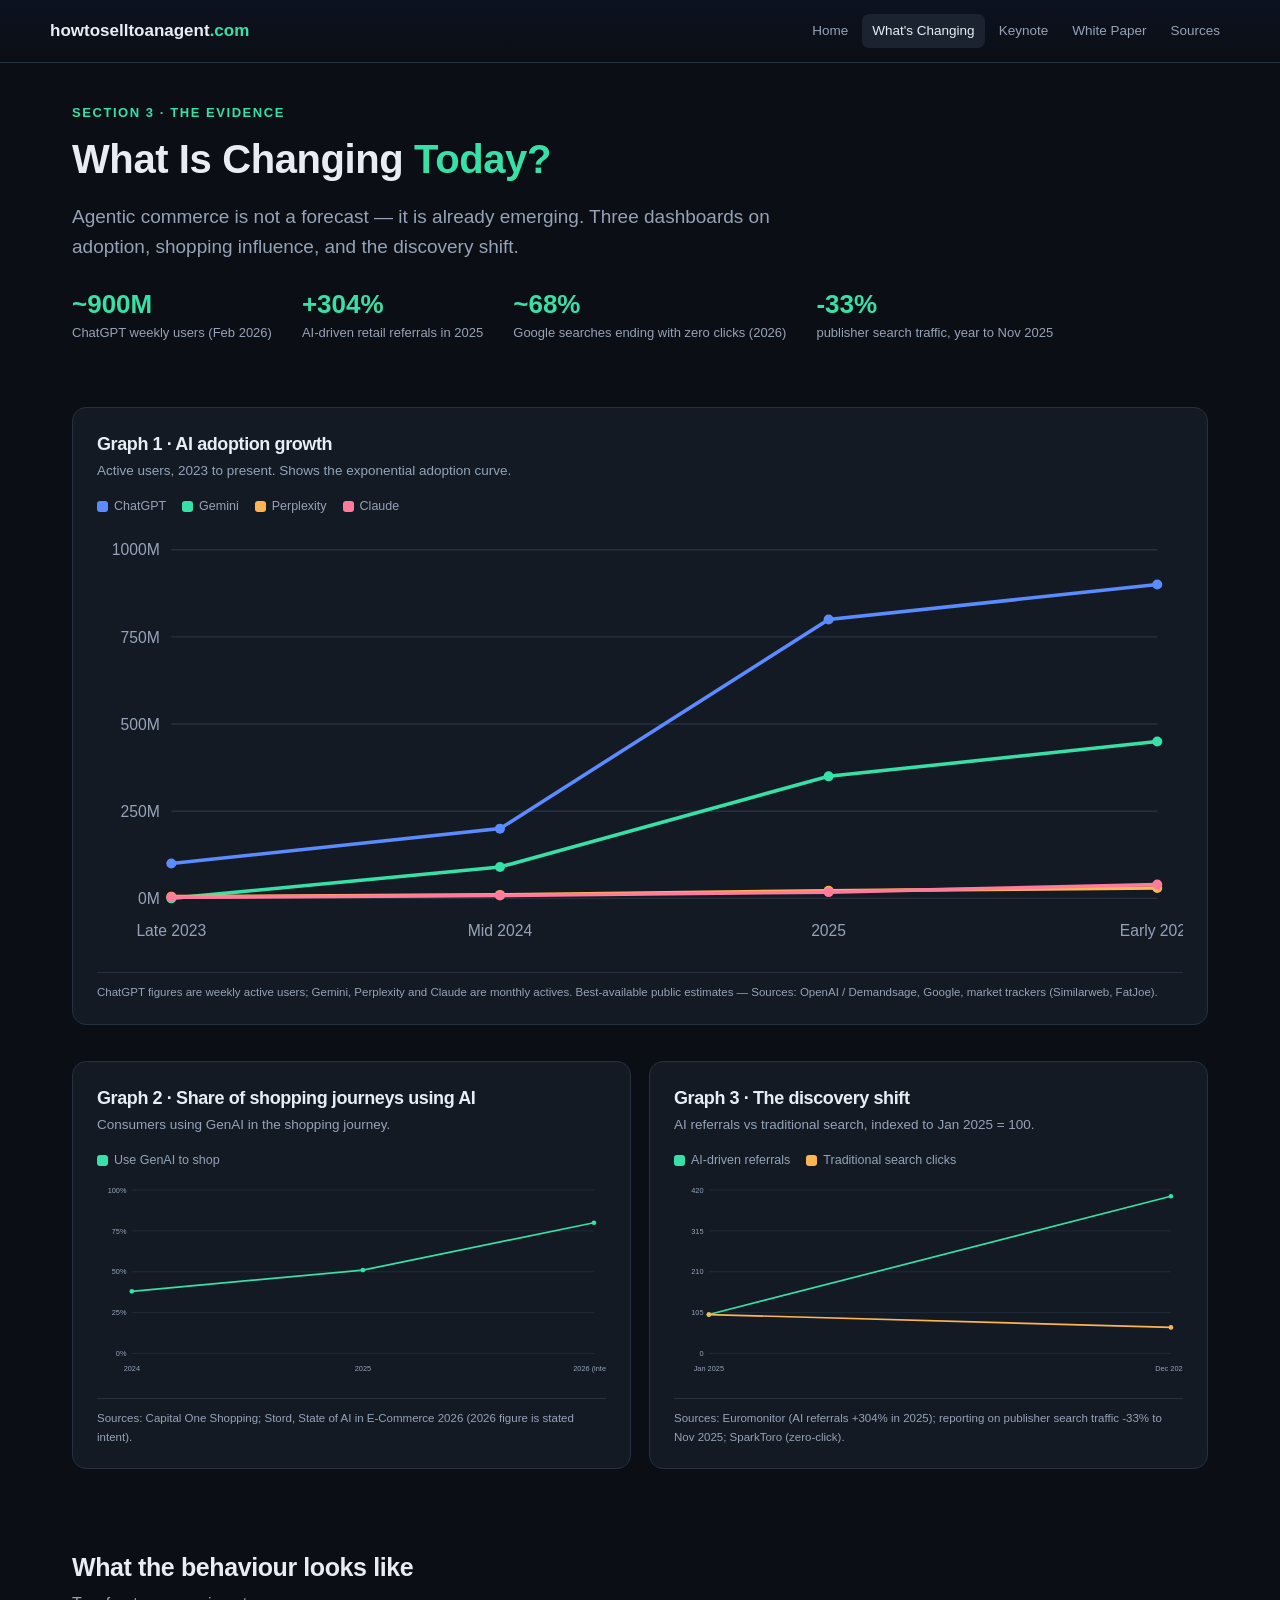
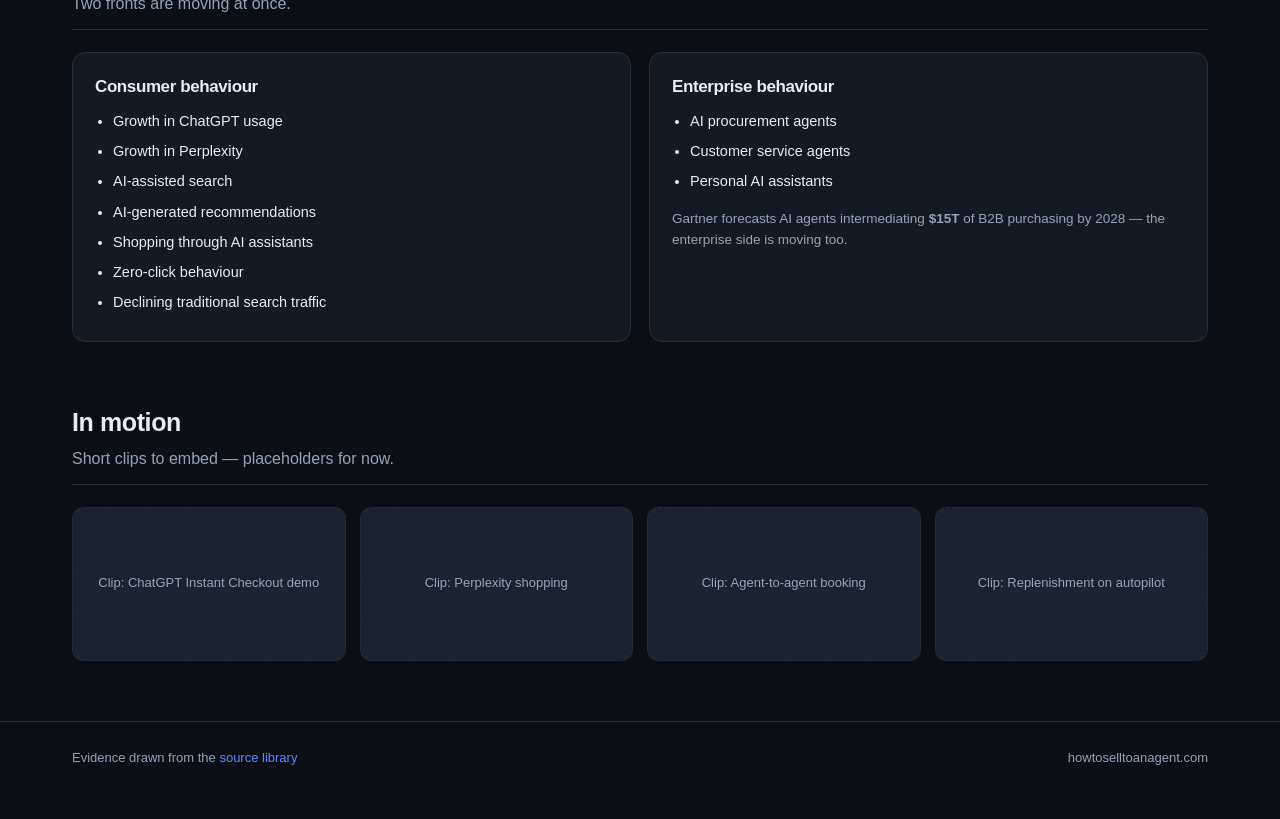
==== output/changing-today.html @ 8e266188 "Phase 1: portal home + What Is Changing dashboard (3 charts); split library to sources.html; add The" ====
﻿<!DOCTYPE html>
<html lang="en">
<head>
<meta charset="UTF-8">
<meta name="viewport" content="width=device-width, initial-scale=1.0">
<title>What Is Changing Today? — How to Sell to an Agent</title>
<link rel="stylesheet" href="assets/portal.css">
</head>
<body>
<header class="top"><div class="wrap brand">
  <div class="logo">howtoselltoanagent<span>.com</span></div>
  <nav class="main">
    <a href="index.html">Home</a>
    <a href="changing-today.html" class="active">What&#39;s Changing</a>
    <a href="keynote.html">Keynote</a>
    <a href="white-paper.html">White Paper</a>
    <a href="sources.html">Sources</a>
  </nav>
</div></header>

<div class="wrap">
  <section class="hero" style="padding:40px 0 10px">
    <div class="eyebrow">Section 3 &middot; The evidence</div>
    <h1>What Is Changing <em>Today?</em></h1>
    <p class="lead">Agentic commerce is not a forecast &mdash; it is already emerging. Three dashboards on adoption, shopping influence, and the discovery shift.</p>
    <div class="stats">
      <div class="stat"><b>~900M</b><span>ChatGPT weekly users (Feb 2026)</span></div>
      <div class="stat"><b>+304%</b><span>AI-driven retail referrals in 2025</span></div>
      <div class="stat"><b>~68%</b><span>Google searches ending with zero clicks (2026)</span></div>
      <div class="stat"><b>-33%</b><span>publisher search traffic, year to Nov 2025</span></div>
    </div>
  </section>

  <section class="block">
    <div class="chartcard">
      <h3>Graph 1 &middot; AI adoption growth</h3>
      <p class="sub">Active users, 2023 to present. Shows the exponential adoption curve.</p>
      <div class="legend" id="lg1"></div>
      <div id="c1"></div>
      <div class="src">ChatGPT figures are weekly active users; Gemini, Perplexity and Claude are monthly actives. Best-available public estimates &mdash; Sources: OpenAI / Demandsage, Google, market trackers (Similarweb, FatJoe).</div>
    </div>

    <div class="two">
      <div class="chartcard">
        <h3>Graph 2 &middot; Share of shopping journeys using AI</h3>
        <p class="sub">Consumers using GenAI in the shopping journey.</p>
        <div class="legend" id="lg2"></div>
        <div id="c2"></div>
        <div class="src">Sources: Capital One Shopping; Stord, State of AI in E-Commerce 2026 (2026 figure is stated intent).</div>
      </div>
      <div class="chartcard">
        <h3>Graph 3 &middot; The discovery shift</h3>
        <p class="sub">AI referrals vs traditional search, indexed to Jan 2025 = 100.</p>
        <div class="legend" id="lg3"></div>
        <div id="c3"></div>
        <div class="src">Sources: Euromonitor (AI referrals +304% in 2025); reporting on publisher search traffic -33% to Nov 2025; SparkToro (zero-click).</div>
      </div>
    </div>
  </section>

  <section class="block">
    <div class="sec-head"><h2>What the behaviour looks like</h2><p>Two fronts are moving at once.</p></div>
    <div class="two">
      <div class="listcard">
        <h3>Consumer behaviour</h3>
        <ul>
          <li>Growth in ChatGPT usage</li>
          <li>Growth in Perplexity</li>
          <li>AI-assisted search</li>
          <li>AI-generated recommendations</li>
          <li>Shopping through AI assistants</li>
          <li>Zero-click behaviour</li>
          <li>Declining traditional search traffic</li>
        </ul>
      </div>
      <div class="listcard">
        <h3>Enterprise behaviour</h3>
        <ul>
          <li>AI procurement agents</li>
          <li>Customer service agents</li>
          <li>Personal AI assistants</li>
        </ul>
        <p style="color:var(--muted);font-size:13.5px;margin-top:14px">Gartner forecasts AI agents intermediating <b>$15T</b> of B2B purchasing by 2028 &mdash; the enterprise side is moving too.</p>
      </div>
    </div>
  </section>

  <section class="block">
    <div class="sec-head"><h2>In motion</h2><p>Short clips to embed &mdash; placeholders for now.</p></div>
    <div class="clips">
      <div class="clip">Clip: ChatGPT Instant Checkout demo</div>
      <div class="clip">Clip: Perplexity shopping</div>
      <div class="clip">Clip: Agent-to-agent booking</div>
      <div class="clip">Clip: Replenishment on autopilot</div>
    </div>
  </section>
</div>

<footer><div class="wrap"><div>Evidence drawn from the <a href="sources.html">source library</a></div><div>howtoselltoanagent.com</div></div></footer>

<script>
var COL={blue:"#5b8cff",green:"#37e0a6",amber:"#ffb454",pink:"#ff7b9c"};
function lineChart(id,lgId,cfg){
  var W=760,H=300,pL=52,pR=18,pT=18,pB=38,pw=W-pL-pR,ph=H-pT-pB;
  var n=cfg.labels.length, ym=cfg.yMax;
  function X(i){return pL+pw*(n<2?0:i/(n-1));}
  function Y(v){return pT+ph*(1-v/ym);}
  var svg='<svg viewBox="0 0 '+W+' '+H+'" width="100%" preserveAspectRatio="xMidYMid meet" role="img">';
  for(var g=0;g<=4;g++){var v=ym*g/4;var y=Y(v);
    svg+='<line class="grid" x1="'+pL+'" y1="'+y+'" x2="'+(W-pR)+'" y2="'+y+'"/>';
    svg+='<text x="'+(pL-8)+'" y="'+(y+4)+'" text-anchor="end">'+(cfg.fmt?cfg.fmt(v):v)+'</text>';}
  for(var i=0;i<n;i++){svg+='<text x="'+X(i)+'" y="'+(H-12)+'" text-anchor="middle">'+cfg.labels[i]+'</text>';}
  cfg.series.forEach(function(s){
    var pts=s.data.map(function(v,i){return X(i)+","+Y(v);}).join(" ");
    svg+='<polyline fill="none" stroke="'+s.color+'" stroke-width="2.5" points="'+pts+'"/>';
    s.data.forEach(function(v,i){svg+='<circle cx="'+X(i)+'" cy="'+Y(v)+'" r="3.5" fill="'+s.color+'"/>';});
  });
  svg+='</svg>';
  document.getElementById(id).innerHTML=svg;
  if(lgId){document.getElementById(lgId).innerHTML=cfg.series.map(function(s){
    return '<span><i style="background:'+s.color+'"></i>'+s.name+'</span>';}).join("");}
}
lineChart("c1","lg1",{labels:["Late 2023","Mid 2024","2025","Early 2026"],yMax:1000,
  fmt:function(v){return v+"M";},
  series:[
    {name:"ChatGPT",color:COL.blue,data:[100,200,800,900]},
    {name:"Gemini",color:COL.green,data:[0,90,350,450]},
    {name:"Perplexity",color:COL.amber,data:[5,10,22,30]},
    {name:"Claude",color:COL.pink,data:[3,8,18,40]}]});
lineChart("c2","lg2",{labels:["2024","2025","2026 (intent)"],yMax:100,
  fmt:function(v){return v+"%";},
  series:[{name:"Use GenAI to shop",color:COL.green,data:[38,51,80]}]});
lineChart("c3","lg3",{labels:["Jan 2025","Dec 2025"],yMax:420,
  series:[
    {name:"AI-driven referrals",color:COL.green,data:[100,404]},
    {name:"Traditional search clicks",color:COL.amber,data:[100,67]}]});
</script>
</body>
</html>
---- output/assets/portal.css ----
﻿/* howtoselltoanagent.com — portal design system */
:root{
  --bg:#0b0e14; --bg2:#0d1220; --panel:#141a24; --panel2:#1b2330; --ink:#e8edf4;
  --muted:#94a3b8; --line:#26303f; --accent:#5b8cff; --accent2:#37e0a6; --warn:#ffb454;
  --pink:#ff7b9c; --chip:#1f2937; --maxw:1180px;
}
*{box-sizing:border-box}
html{scroll-behavior:smooth}
body{margin:0;background:var(--bg);color:var(--ink);
  font:16px/1.6 -apple-system,BlinkMacSystemFont,"Segoe UI",Roboto,Helvetica,Arial,sans-serif}
a{color:var(--accent);text-decoration:none}a:hover{text-decoration:underline}
.wrap{max-width:var(--maxw);margin:0 auto;padding:0 22px}
.narrow{max-width:840px}
h1,h2,h3{letter-spacing:-.4px}
/* header / nav */
header.top{border-bottom:1px solid var(--line);background:linear-gradient(180deg,#0d1220,#0b0e14);position:sticky;top:0;z-index:50}
.brand{display:flex;align-items:center;justify-content:space-between;padding:14px 0;flex-wrap:wrap;gap:10px}
.brand .logo{font-weight:700;font-size:17px}
.brand .logo span{color:var(--accent2)}
nav.main{display:flex;flex-wrap:wrap;gap:4px}
nav.main a{color:var(--muted);font-size:13.5px;font-weight:500;padding:6px 10px;border-radius:7px}
nav.main a:hover{color:var(--ink);background:var(--panel);text-decoration:none}
nav.main a.active{color:var(--ink);background:var(--panel2)}
/* hero */
.hero{padding:52px 0 26px}
.eyebrow{color:var(--accent2);font-size:13px;font-weight:700;text-transform:uppercase;letter-spacing:.12em;margin-bottom:14px}
.hero h1{font-size:40px;line-height:1.13;margin:0 0 16px;font-weight:800}
.hero h1 em{color:var(--accent2);font-style:normal}
.hero .lead{font-size:19px;color:var(--muted);max-width:760px}
.corequestion{background:var(--panel);border:1px solid var(--line);border-left:3px solid var(--accent);
  border-radius:12px;padding:20px 24px;max-width:820px;margin:8px 0;font-size:18px}
.corequestion b{color:var(--ink)}
/* buttons */
.cta{display:flex;gap:12px;flex-wrap:wrap;margin:26px 0 4px}
.btn{display:inline-block;padding:11px 18px;border-radius:9px;font-weight:600;font-size:14px;border:1px solid var(--line)}
.btn.primary{background:var(--accent);color:#08101f;border-color:var(--accent)}
.btn.ghost{background:var(--panel2);color:var(--ink)}
/* section */
section.block{padding:30px 0}
.sec-head{border-bottom:1px solid var(--line);padding-bottom:12px;margin-bottom:22px}
.sec-head h2{font-size:25px;margin:0 0 4px}
.sec-head p{color:var(--muted);margin:0}
/* nav cards */
.cards{display:grid;grid-template-columns:repeat(auto-fill,minmax(255px,1fr));gap:16px}
.navcard{background:var(--panel);border:1px solid var(--line);border-radius:13px;padding:20px;display:block;transition:.15s;color:var(--ink)}
.navcard:hover{border-color:#3a4860;transform:translateY(-2px);text-decoration:none}
.navcard .ic{font-size:22px}
.navcard h3{font-size:17px;margin:10px 0 6px}
.navcard p{font-size:13.5px;color:var(--muted);margin:0}
.navcard .go{color:var(--accent);font-size:13px;font-weight:600;margin-top:10px;display:inline-block}
/* stat strip */
.stats{display:flex;gap:30px;flex-wrap:wrap;margin:28px 0 4px}
.stat b{display:block;color:var(--accent2);font-size:26px;font-weight:800;line-height:1.1}
.stat span{color:var(--muted);font-size:13px}
/* charts */
.chartcard{background:var(--panel);border:1px solid var(--line);border-radius:14px;padding:22px 24px;margin:18px 0}
.chartcard h3{margin:0 0 2px;font-size:18px}
.chartcard .sub{color:var(--muted);font-size:13.5px;margin:0 0 14px}
.chartcard .src{color:var(--muted);font-size:11.5px;margin-top:12px;border-top:1px solid var(--line);padding-top:10px}
.legend{display:flex;gap:16px;flex-wrap:wrap;font-size:12.5px;color:var(--muted);margin:6px 0 8px}
.legend i{display:inline-block;width:11px;height:11px;border-radius:3px;margin-right:6px;vertical-align:middle}
svg .grid{stroke:var(--line);stroke-width:1}
svg text{fill:var(--muted);font:11px -apple-system,Segoe UI,sans-serif}
svg .axis{stroke:#3a4860;stroke-width:1}
/* two-col */
.two{display:grid;grid-template-columns:1fr 1fr;gap:18px}
@media(max-width:760px){.two{grid-template-columns:1fr}}
.listcard{background:var(--panel);border:1px solid var(--line);border-radius:13px;padding:20px 22px}
.listcard h3{margin:0 0 10px;font-size:17px}
.listcard ul{margin:0;padding-left:18px}
.listcard li{margin:7px 0;font-size:14.5px}
.tag{font-size:11px;color:var(--accent2);background:var(--panel2);border:1px solid var(--line);border-radius:6px;padding:2px 8px;display:inline-block}
/* timeline / journey */
.journey{display:flex;flex-wrap:wrap;align-items:stretch;gap:0;margin:18px 0}
.jstep{flex:1;min-width:150px;background:var(--panel);border:1px solid var(--line);border-radius:12px;padding:16px;margin:6px;position:relative}
.jstep .n{font-size:12px;color:var(--accent2);font-weight:700}
.jstep h4{margin:6px 0 4px;font-size:15px}
.jstep p{margin:0;font-size:12.5px;color:var(--muted)}
.jarrow{align-self:center;color:var(--muted);font-size:18px;padding:0 2px}
/* matrix */
table.matrix{width:100%;border-collapse:collapse;font-size:14px;margin:14px 0}
table.matrix th,table.matrix td{border:1px solid var(--line);padding:11px 13px;text-align:left;vertical-align:top}
table.matrix th{background:var(--panel);color:var(--accent2);font-weight:600}
table.matrix td:first-child{color:var(--ink);font-weight:600;background:var(--bg2)}
/* checklist */
.checklist{background:var(--panel);border:1px solid var(--line);border-radius:12px;padding:18px 22px}
.checklist li{list-style:none;margin:9px 0;padding-left:30px;position:relative;font-size:14.5px}
.checklist li:before{content:"\2610";position:absolute;left:0;color:var(--accent2);font-size:17px;top:-1px}
/* video placeholders */
.clips{display:grid;grid-template-columns:repeat(auto-fill,minmax(220px,1fr));gap:14px}
.clip{background:var(--panel2);border:1px dashed var(--line);border-radius:12px;aspect-ratio:16/9;display:flex;align-items:center;justify-content:center;color:var(--muted);font-size:13px;text-align:center;padding:12px}
/* draft banner */
.draft{background:var(--warn);color:#3a2600;text-align:center;font-size:13px;font-weight:700;padding:8px}
/* footer */
footer{border-top:1px solid var(--line);color:var(--muted);font-size:13px;padding:26px 0 50px;margin-top:30px}
footer .wrap{display:flex;justify-content:space-between;flex-wrap:wrap;gap:12px}
@media(max-width:640px){.hero h1{font-size:30px}.hero .lead{font-size:17px}}
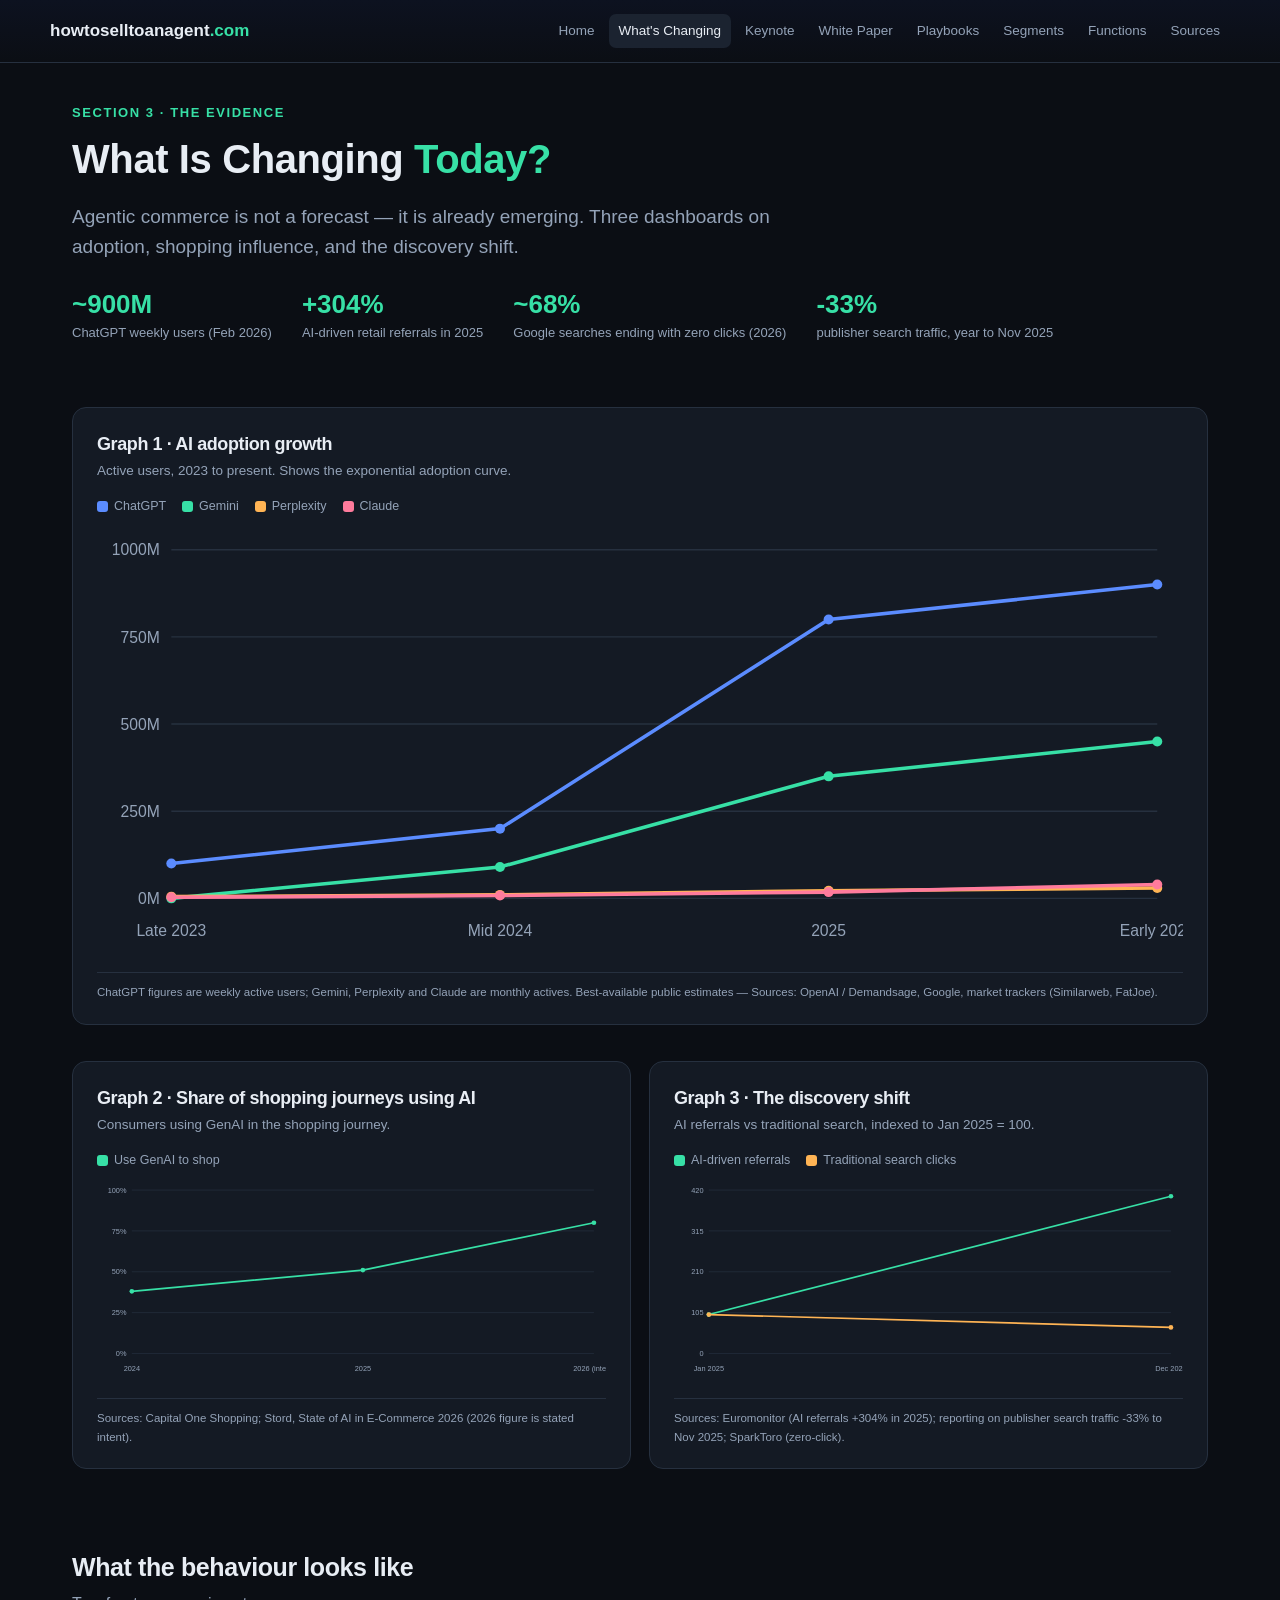
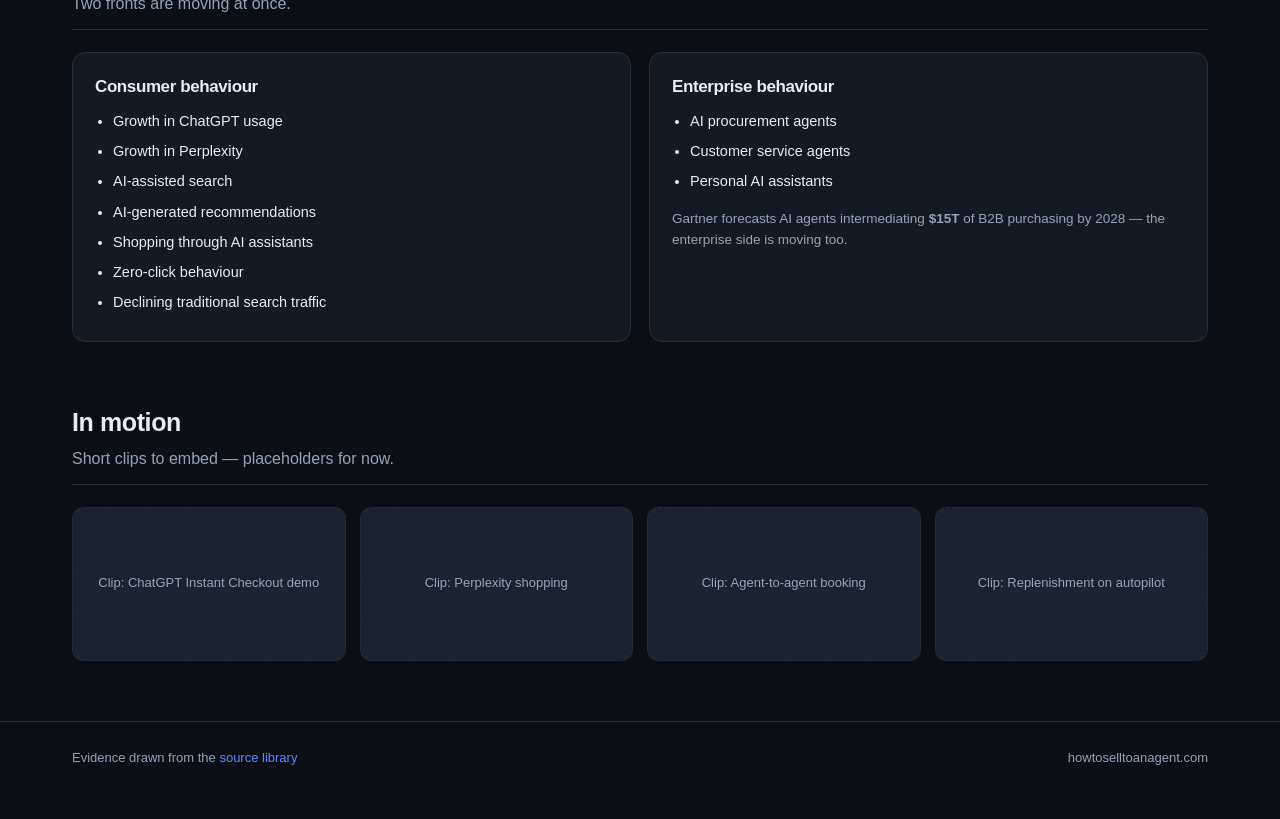
==== commit a6cebdf8: "Phase 3: playbooks, segments (FMCG/durables/travel/insurance/banking), functions (CEO/CIO/CFO/CMO/CC" ====
--- a/output/changing-today.html
+++ b/output/changing-today.html
@@ -9,13 +9,7 @@
 <body>
 <header class="top"><div class="wrap brand">
   <div class="logo">howtoselltoanagent<span>.com</span></div>
-  <nav class="main">
-    <a href="index.html">Home</a>
-    <a href="changing-today.html" class="active">What&#39;s Changing</a>
-    <a href="keynote.html">Keynote</a>
-    <a href="white-paper.html">White Paper</a>
-    <a href="sources.html">Sources</a>
-  </nav>
+  <nav class="main"><a href="index.html">Home</a><a href="changing-today.html" class="active">What&#39;s Changing</a><a href="keynote.html">Keynote</a><a href="white-paper.html">White Paper</a><a href="playbooks.html">Playbooks</a><a href="segments.html">Segments</a><a href="functions.html">Functions</a><a href="sources.html">Sources</a></nav>
 </div></header>
 
 <div class="wrap">
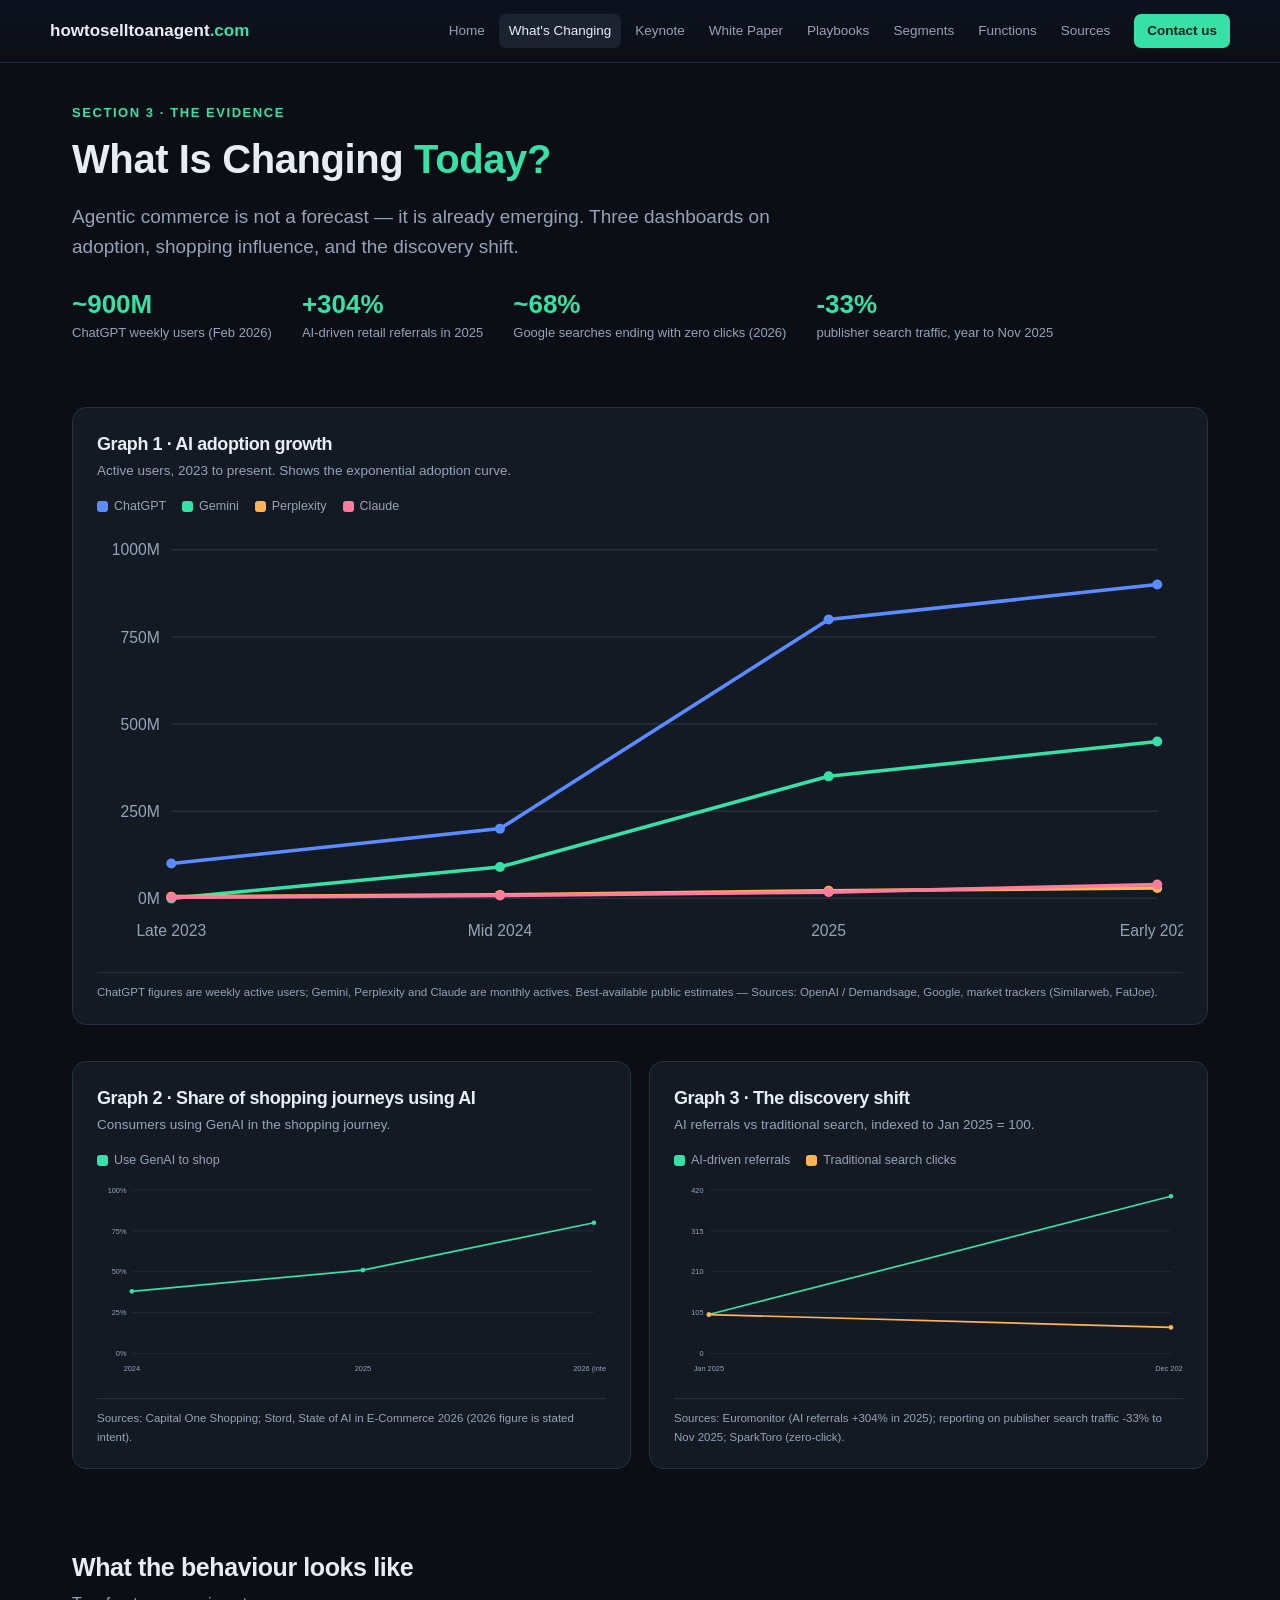
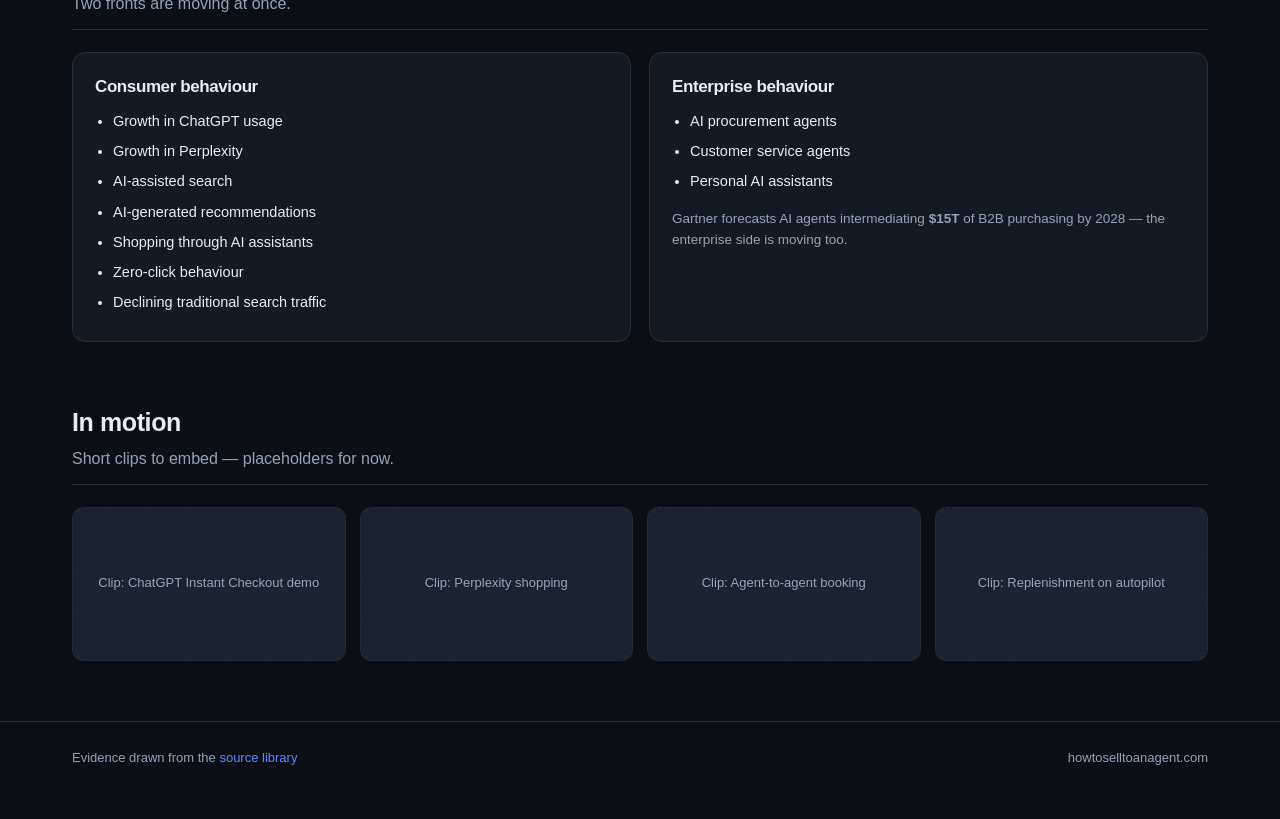
==== commit 50b9eb83: "Portal edits: thesis to top of home/keynote/paper, strip sources hero, add live-repo + GitHub reques" ====
--- a/output/changing-today.html
+++ b/output/changing-today.html
@@ -9,7 +9,7 @@
 <body>
 <header class="top"><div class="wrap brand">
   <div class="logo">howtoselltoanagent<span>.com</span></div>
-  <nav class="main"><a href="index.html">Home</a><a href="changing-today.html" class="active">What&#39;s Changing</a><a href="keynote.html">Keynote</a><a href="white-paper.html">White Paper</a><a href="playbooks.html">Playbooks</a><a href="segments.html">Segments</a><a href="functions.html">Functions</a><a href="sources.html">Sources</a></nav>
+  <nav class="main"><a href="index.html">Home</a><a href="changing-today.html" class="active">What&#39;s Changing</a><a href="keynote.html">Keynote</a><a href="white-paper.html">White Paper</a><a href="playbooks.html">Playbooks</a><a href="segments.html">Segments</a><a href="functions.html">Functions</a><a href="sources.html">Sources</a><a href="mailto:info@intothenxt.com" style="margin-left:10px;padding:6px 13px;border-radius:7px;background:#37e0a6;color:#06241a;font-weight:700">Contact us</a></nav>
 </div></header>
 
 <div class="wrap">
--- a/output/assets/portal.css
+++ b/output/assets/portal.css
@@ -95,3 +95,6 @@
 footer{border-top:1px solid var(--line);color:var(--muted);font-size:13px;padding:26px 0 50px;margin-top:30px}
 footer .wrap{display:flex;justify-content:space-between;flex-wrap:wrap;gap:12px}
 @media(max-width:640px){.hero h1{font-size:30px}.hero .lead{font-size:17px}}
+
+.thesisbox{background:var(--panel);border:1px solid var(--line);border-left:3px solid var(--accent2);border-radius:12px;padding:18px 22px;max-width:860px;margin:18px 0;font-family:-apple-system,BlinkMacSystemFont,"Segoe UI",Roboto,sans-serif;font-size:16.5px;line-height:1.6}
+.thesisbox b{color:var(--ink)}
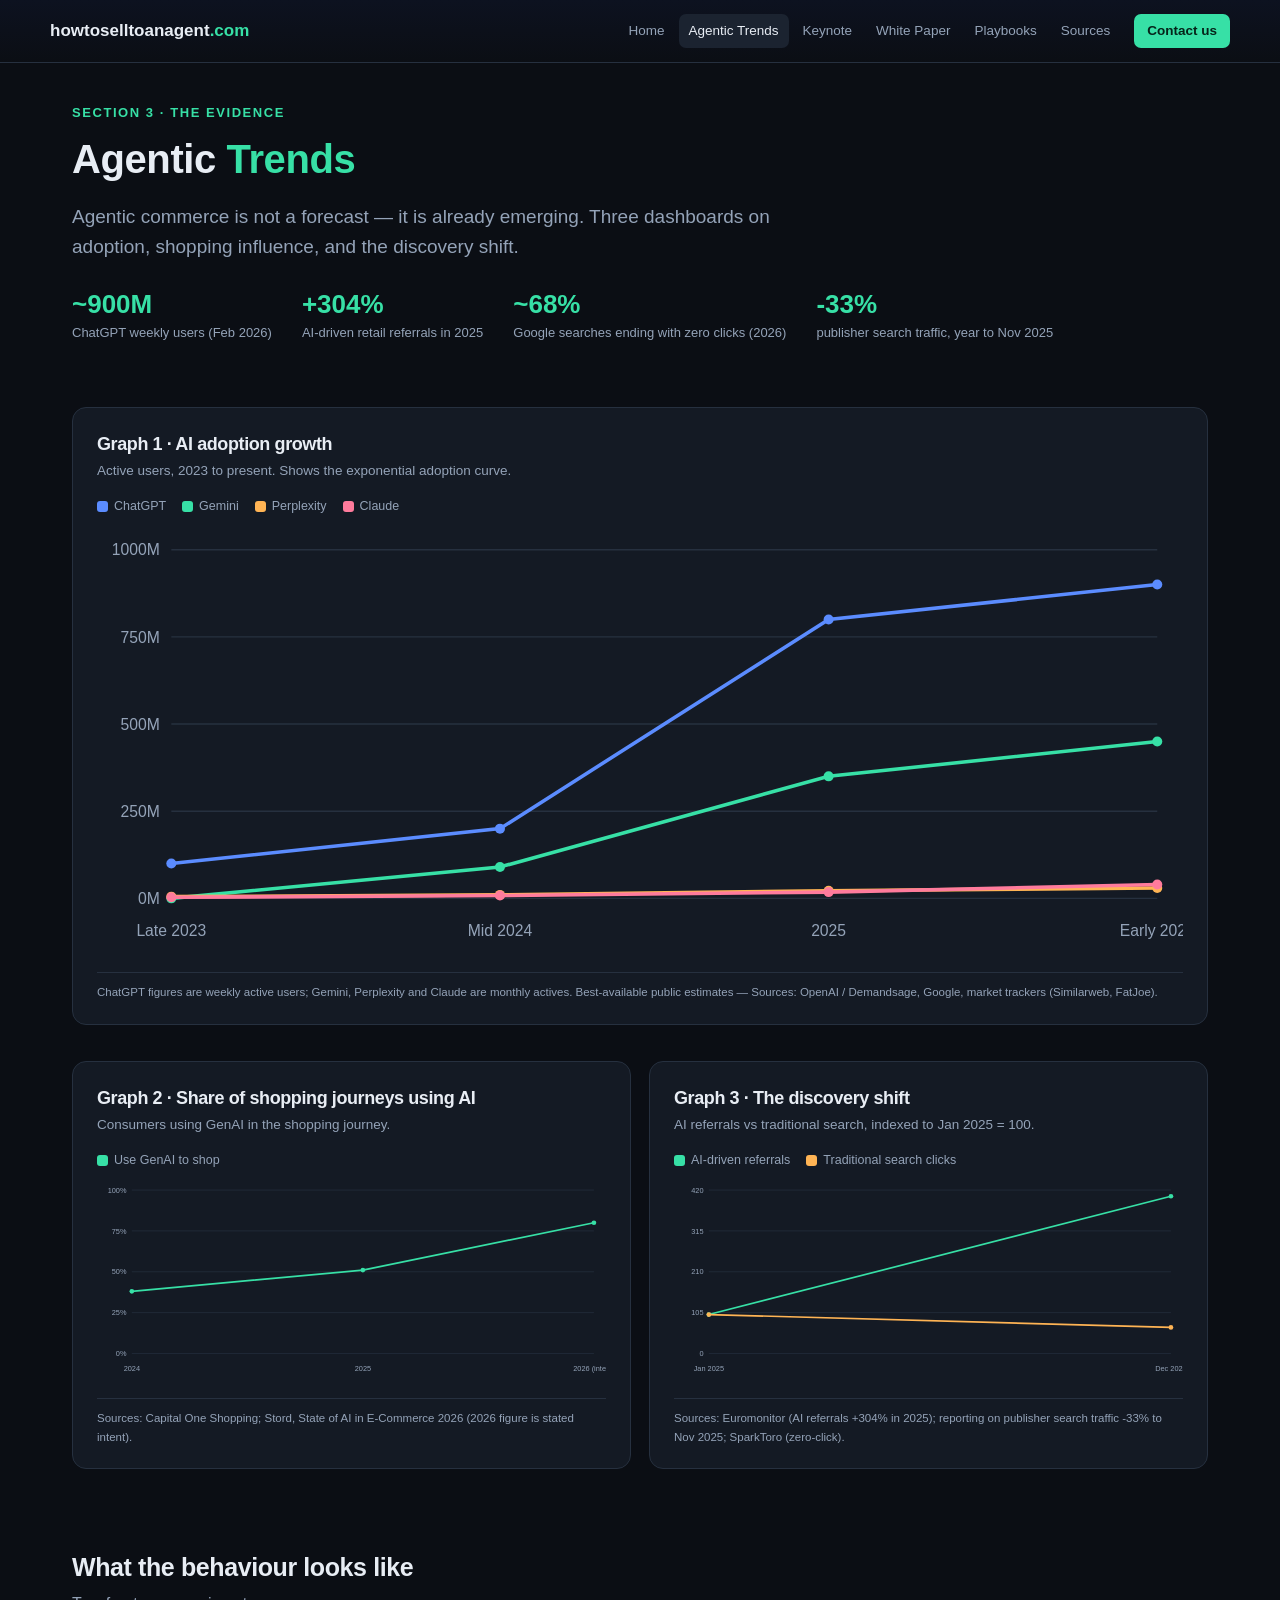
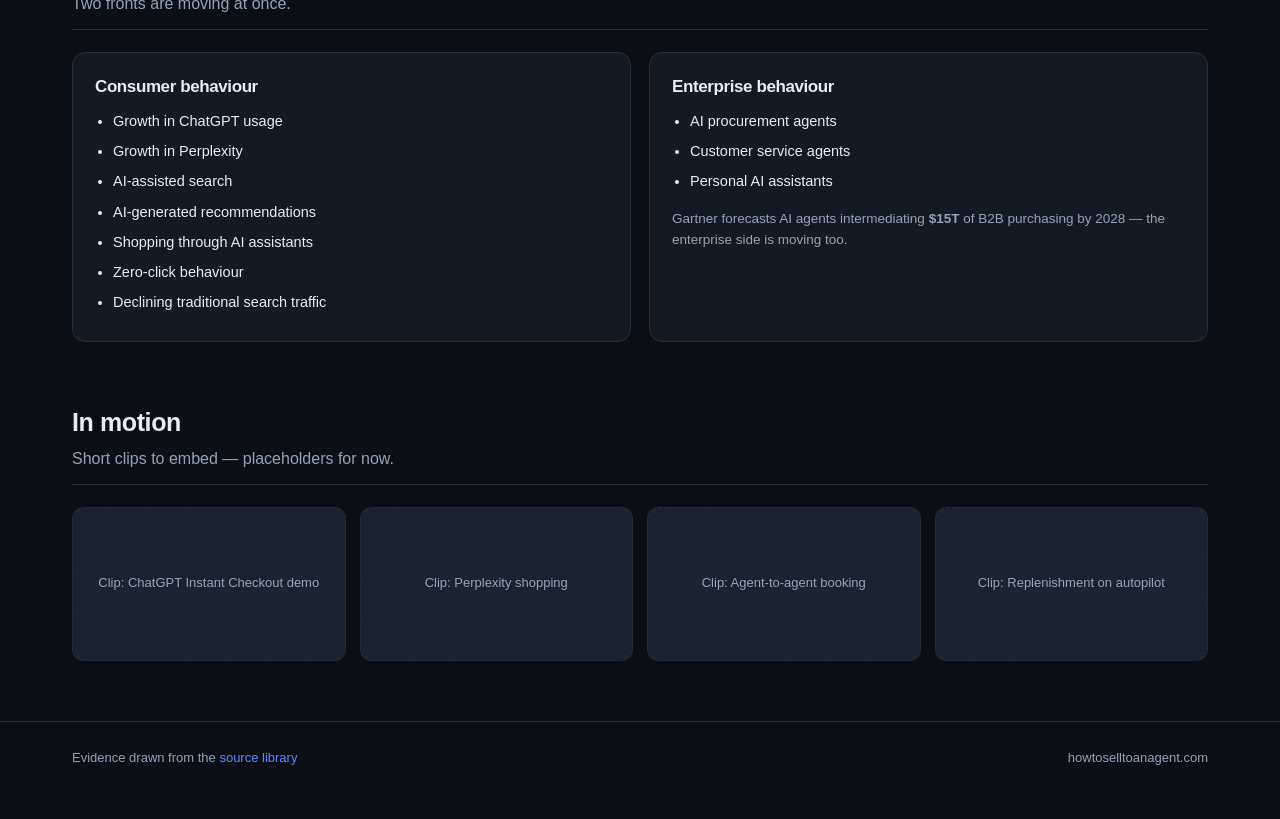
==== commit 29bbcd73: "Portal v2: new headline site-wide; rename trends nav; fold segments+functions into playbook filters;" ====
--- a/output/changing-today.html
+++ b/output/changing-today.html
@@ -3,19 +3,19 @@
 <head>
 <meta charset="UTF-8">
 <meta name="viewport" content="width=device-width, initial-scale=1.0">
-<title>What Is Changing Today? — How to Sell to an Agent</title>
+<title>Agentic Trends — When the buyer is an algorithm, the rules of the game change</title>
 <link rel="stylesheet" href="assets/portal.css">
 </head>
 <body>
 <header class="top"><div class="wrap brand">
   <div class="logo">howtoselltoanagent<span>.com</span></div>
-  <nav class="main"><a href="index.html">Home</a><a href="changing-today.html" class="active">What&#39;s Changing</a><a href="keynote.html">Keynote</a><a href="white-paper.html">White Paper</a><a href="playbooks.html">Playbooks</a><a href="segments.html">Segments</a><a href="functions.html">Functions</a><a href="sources.html">Sources</a><a href="mailto:info@intothenxt.com" style="margin-left:10px;padding:6px 13px;border-radius:7px;background:#37e0a6;color:#06241a;font-weight:700">Contact us</a></nav>
+  <nav class="main"><a href="index.html">Home</a><a href="changing-today.html" class="active">Agentic Trends</a><a href="keynote.html">Keynote</a><a href="white-paper.html">White Paper</a><a href="playbooks.html">Playbooks</a><a href="sources.html">Sources</a><a href="mailto:info@intothenxt.com" style="margin-left:10px;padding:6px 13px;border-radius:7px;background:#37e0a6;color:#06241a;font-weight:700">Contact us</a></nav>
 </div></header>
 
 <div class="wrap">
   <section class="hero" style="padding:40px 0 10px">
     <div class="eyebrow">Section 3 &middot; The evidence</div>
-    <h1>What Is Changing <em>Today?</em></h1>
+    <h1>Agentic <em>Trends</em></h1>
     <p class="lead">Agentic commerce is not a forecast &mdash; it is already emerging. Three dashboards on adoption, shopping influence, and the discovery shift.</p>
     <div class="stats">
       <div class="stat"><b>~900M</b><span>ChatGPT weekly users (Feb 2026)</span></div>
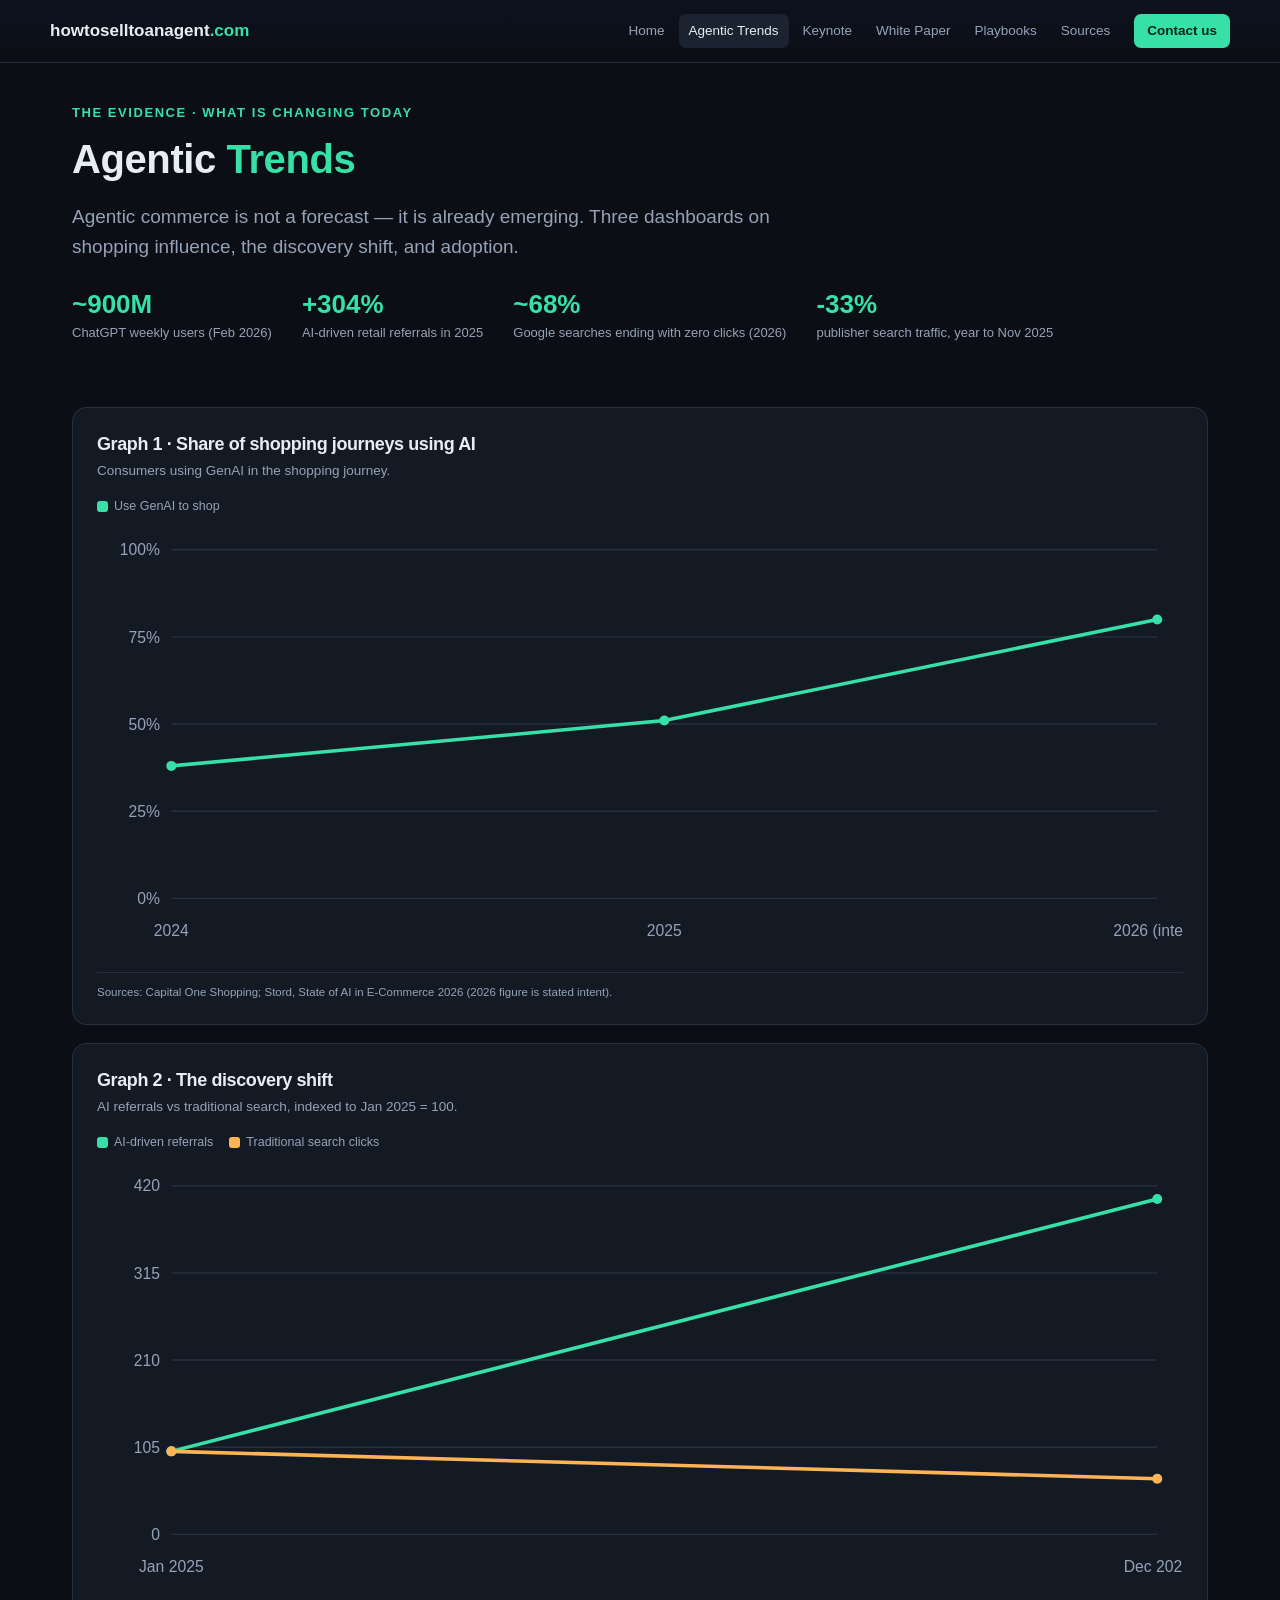
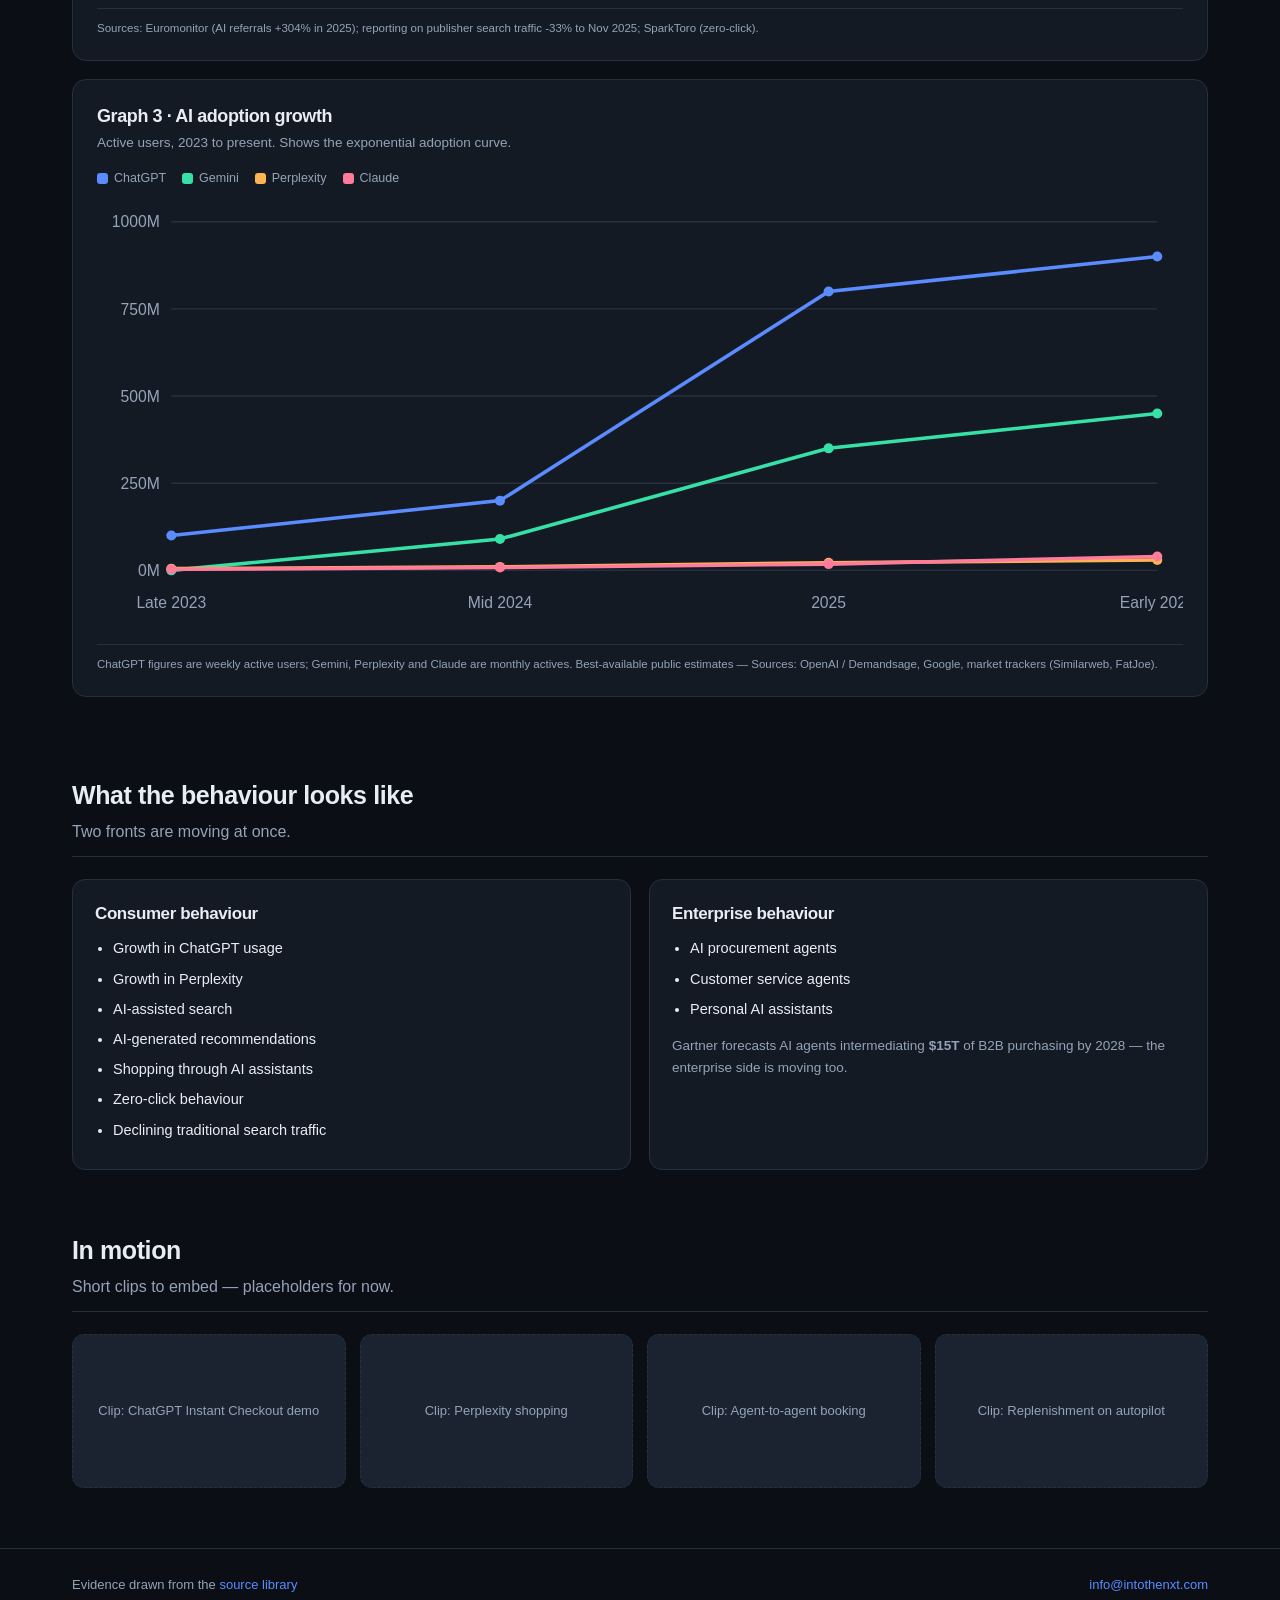
==== commit 102793ff: "Agentic Trends: reorder graphs (shopping, discovery, adoption), full-width for readability, renumber" ====
--- a/output/changing-today.html
+++ b/output/changing-today.html
@@ -14,9 +14,9 @@
 
 <div class="wrap">
   <section class="hero" style="padding:40px 0 10px">
-    <div class="eyebrow">Section 3 &middot; The evidence</div>
+    <div class="eyebrow">The evidence &middot; what is changing today</div>
     <h1>Agentic <em>Trends</em></h1>
-    <p class="lead">Agentic commerce is not a forecast &mdash; it is already emerging. Three dashboards on adoption, shopping influence, and the discovery shift.</p>
+    <p class="lead">Agentic commerce is not a forecast &mdash; it is already emerging. Three dashboards on shopping influence, the discovery shift, and adoption.</p>
     <div class="stats">
       <div class="stat"><b>~900M</b><span>ChatGPT weekly users (Feb 2026)</span></div>
       <div class="stat"><b>+304%</b><span>AI-driven retail referrals in 2025</span></div>
@@ -27,28 +27,27 @@
 
   <section class="block">
     <div class="chartcard">
-      <h3>Graph 1 &middot; AI adoption growth</h3>
+      <h3>Graph 1 &middot; Share of shopping journeys using AI</h3>
+      <p class="sub">Consumers using GenAI in the shopping journey.</p>
+      <div class="legend" id="lg2"></div>
+      <div id="c2"></div>
+      <div class="src">Sources: Capital One Shopping; Stord, State of AI in E-Commerce 2026 (2026 figure is stated intent).</div>
+    </div>
+
+    <div class="chartcard">
+      <h3>Graph 2 &middot; The discovery shift</h3>
+      <p class="sub">AI referrals vs traditional search, indexed to Jan 2025 = 100.</p>
+      <div class="legend" id="lg3"></div>
+      <div id="c3"></div>
+      <div class="src">Sources: Euromonitor (AI referrals +304% in 2025); reporting on publisher search traffic -33% to Nov 2025; SparkToro (zero-click).</div>
+    </div>
+
+    <div class="chartcard">
+      <h3>Graph 3 &middot; AI adoption growth</h3>
       <p class="sub">Active users, 2023 to present. Shows the exponential adoption curve.</p>
       <div class="legend" id="lg1"></div>
       <div id="c1"></div>
       <div class="src">ChatGPT figures are weekly active users; Gemini, Perplexity and Claude are monthly actives. Best-available public estimates &mdash; Sources: OpenAI / Demandsage, Google, market trackers (Similarweb, FatJoe).</div>
-    </div>
-
-    <div class="two">
-      <div class="chartcard">
-        <h3>Graph 2 &middot; Share of shopping journeys using AI</h3>
-        <p class="sub">Consumers using GenAI in the shopping journey.</p>
-        <div class="legend" id="lg2"></div>
-        <div id="c2"></div>
-        <div class="src">Sources: Capital One Shopping; Stord, State of AI in E-Commerce 2026 (2026 figure is stated intent).</div>
-      </div>
-      <div class="chartcard">
-        <h3>Graph 3 &middot; The discovery shift</h3>
-        <p class="sub">AI referrals vs traditional search, indexed to Jan 2025 = 100.</p>
-        <div class="legend" id="lg3"></div>
-        <div id="c3"></div>
-        <div class="src">Sources: Euromonitor (AI referrals +304% in 2025); reporting on publisher search traffic -33% to Nov 2025; SparkToro (zero-click).</div>
-      </div>
     </div>
   </section>
 
@@ -90,7 +89,7 @@
   </section>
 </div>
 
-<footer><div class="wrap"><div>Evidence drawn from the <a href="sources.html">source library</a></div><div>howtoselltoanagent.com</div></div></footer>
+<footer><div class="wrap"><div>Evidence drawn from the <a href="sources.html">source library</a></div><div><a href="mailto:info@intothenxt.com">info@intothenxt.com</a></div></div></footer>
 
 <script>
 var COL={blue:"#5b8cff",green:"#37e0a6",amber:"#ffb454",pink:"#ff7b9c"};
@@ -114,6 +113,13 @@
   if(lgId){document.getElementById(lgId).innerHTML=cfg.series.map(function(s){
     return '<span><i style="background:'+s.color+'"></i>'+s.name+'</span>';}).join("");}
 }
+lineChart("c2","lg2",{labels:["2024","2025","2026 (intent)"],yMax:100,
+  fmt:function(v){return v+"%";},
+  series:[{name:"Use GenAI to shop",color:COL.green,data:[38,51,80]}]});
+lineChart("c3","lg3",{labels:["Jan 2025","Dec 2025"],yMax:420,
+  series:[
+    {name:"AI-driven referrals",color:COL.green,data:[100,404]},
+    {name:"Traditional search clicks",color:COL.amber,data:[100,67]}]});
 lineChart("c1","lg1",{labels:["Late 2023","Mid 2024","2025","Early 2026"],yMax:1000,
   fmt:function(v){return v+"M";},
   series:[
@@ -121,13 +127,6 @@
     {name:"Gemini",color:COL.green,data:[0,90,350,450]},
     {name:"Perplexity",color:COL.amber,data:[5,10,22,30]},
     {name:"Claude",color:COL.pink,data:[3,8,18,40]}]});
-lineChart("c2","lg2",{labels:["2024","2025","2026 (intent)"],yMax:100,
-  fmt:function(v){return v+"%";},
-  series:[{name:"Use GenAI to shop",color:COL.green,data:[38,51,80]}]});
-lineChart("c3","lg3",{labels:["Jan 2025","Dec 2025"],yMax:420,
-  series:[
-    {name:"AI-driven referrals",color:COL.green,data:[100,404]},
-    {name:"Traditional search clicks",color:COL.amber,data:[100,67]}]});
 </script>
 </body>
 </html>
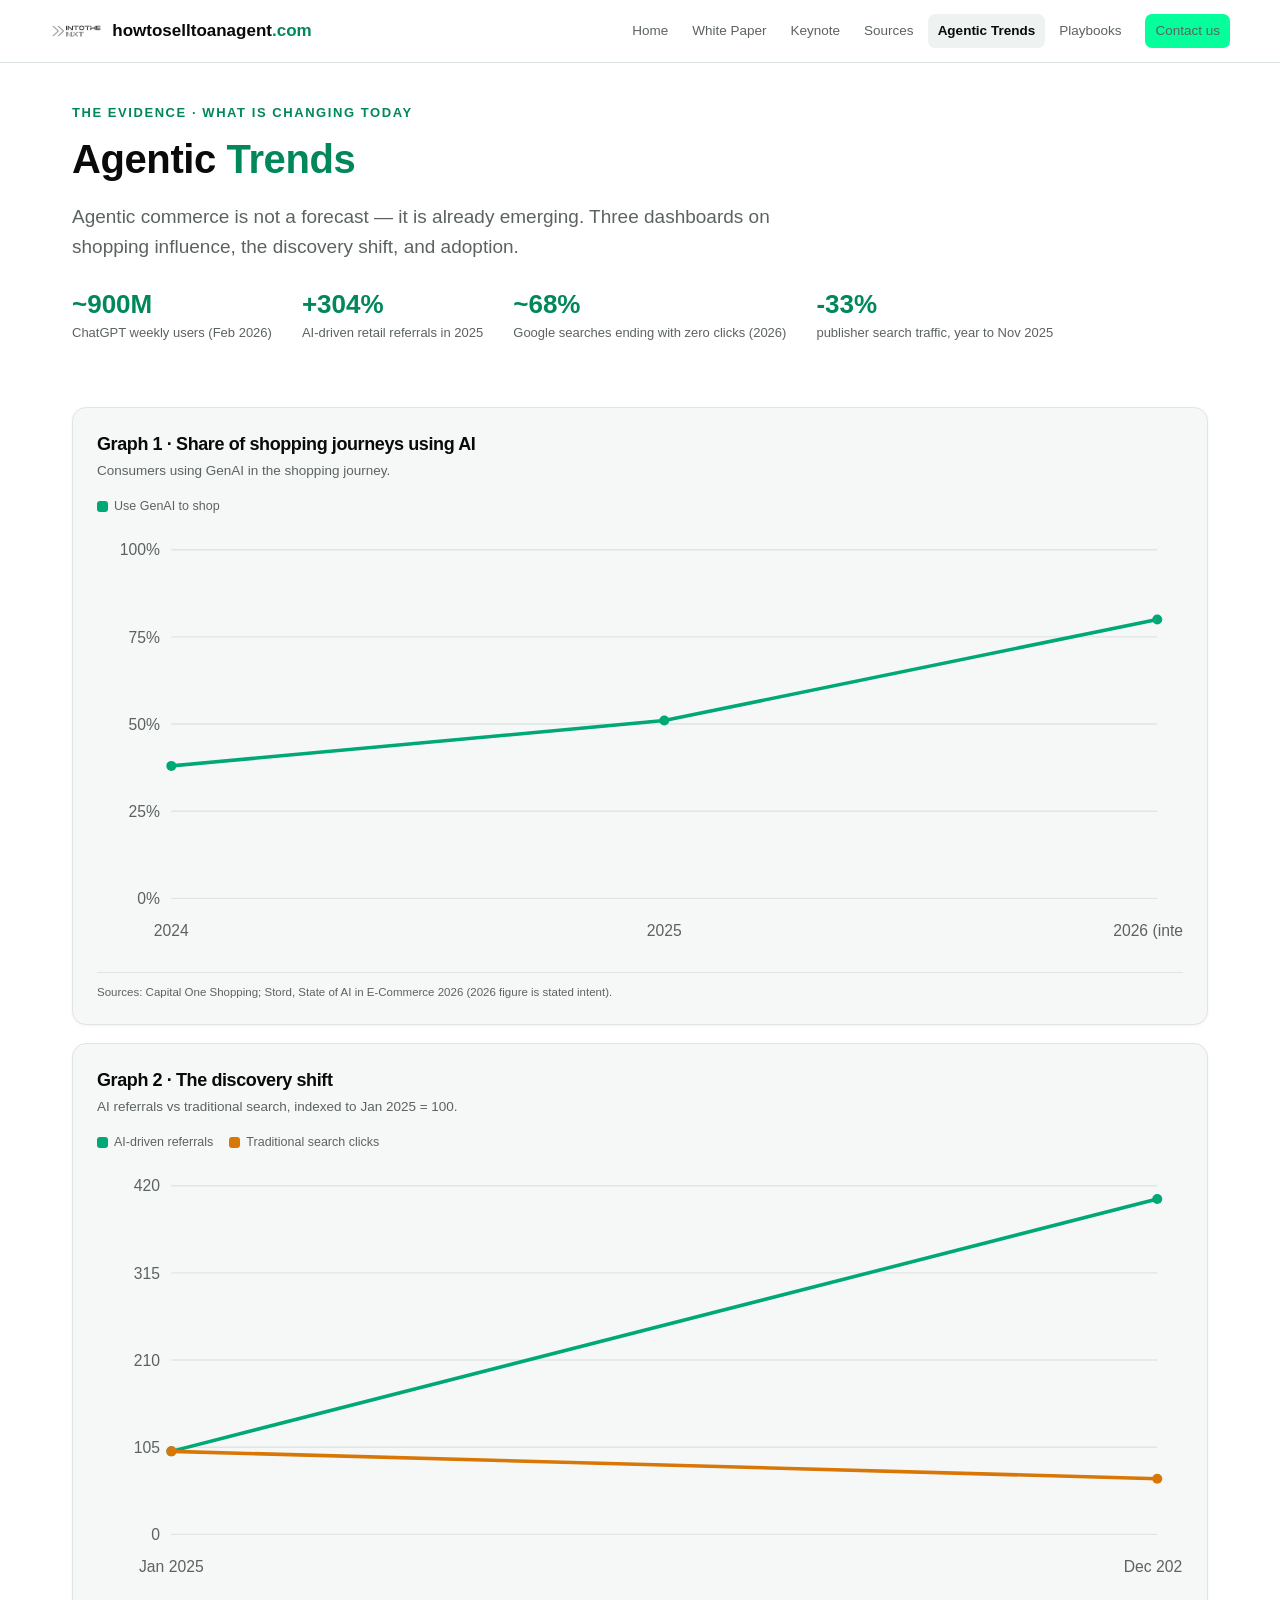
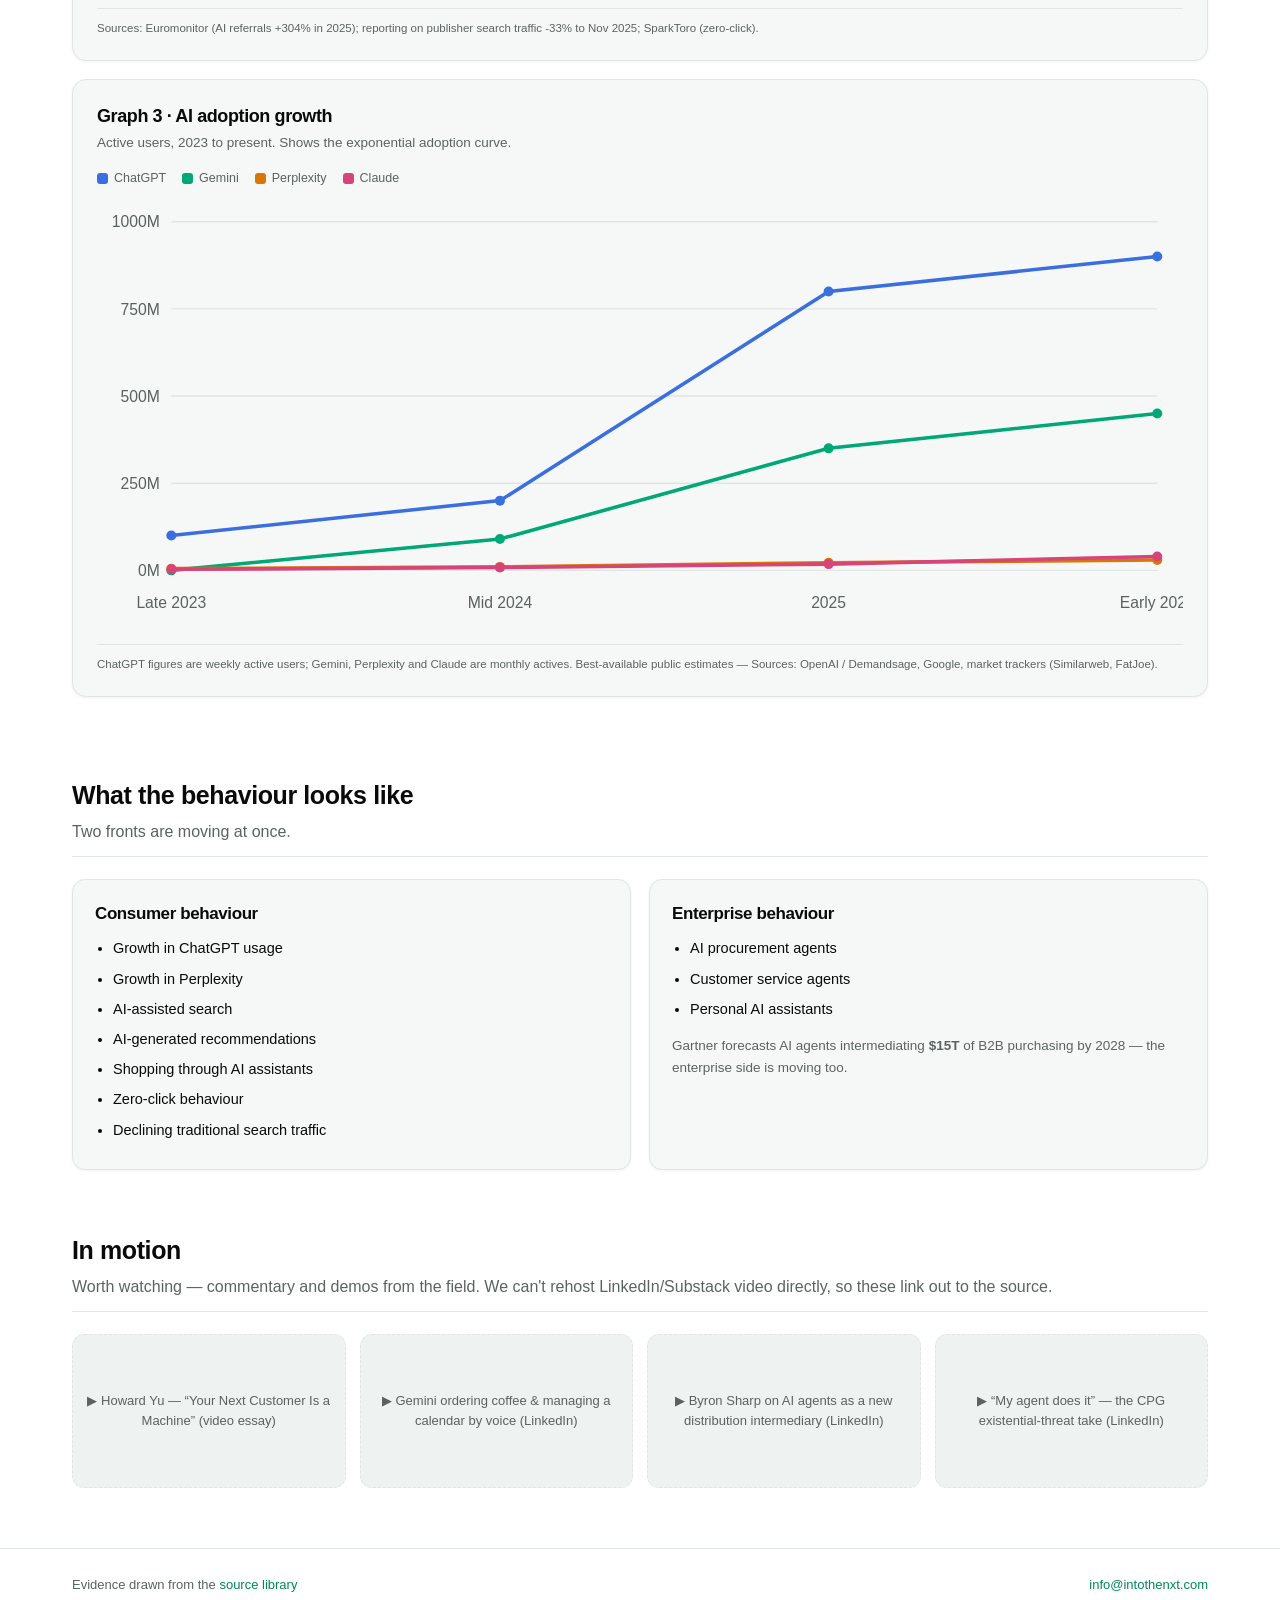
==== commit 7fc63c1a: "Site-wide rebrand + logo for remaining pages; white paper v0.9 (Bas's review comments processed, 49 " ====
--- a/output/changing-today.html
+++ b/output/changing-today.html
@@ -8,8 +8,8 @@
 </head>
 <body>
 <header class="top"><div class="wrap brand">
-  <div class="logo">howtoselltoanagent<span>.com</span></div>
-  <nav class="main"><a href="index.html">Home</a><a href="changing-today.html" class="active">Agentic Trends</a><a href="keynote.html">Keynote</a><a href="white-paper.html">White Paper</a><a href="playbooks.html">Playbooks</a><a href="sources.html">Sources</a><a href="mailto:info@intothenxt.com" style="margin-left:10px;padding:6px 13px;border-radius:7px;background:#37e0a6;color:#06241a;font-weight:700">Contact us</a></nav>
+  <a href="index.html" class="logo"><img src="assets/img/intothenxt-logo.png" alt="IntotheNXT"><span class="domain">howtoselltoanagent<span class="tld">.com</span></span></a>
+  <nav class="main"><a href="index.html">Home</a><a href="white-paper.html">White Paper</a><a href="keynote.html">Keynote</a><a href="sources.html">Sources</a><a href="changing-today.html" class="active">Agentic Trends</a><a href="playbooks.html">Playbooks</a><a href="mailto:info@intothenxt.com" class="nav-cta">Contact us</a></nav>
 </div></header>
 
 <div class="wrap">
@@ -79,12 +79,12 @@
   </section>
 
   <section class="block">
-    <div class="sec-head"><h2>In motion</h2><p>Short clips to embed &mdash; placeholders for now.</p></div>
+    <div class="sec-head"><h2>In motion</h2><p>Worth watching &mdash; commentary and demos from the field. We can&#39;t rehost LinkedIn/Substack video directly, so these link out to the source.</p></div>
     <div class="clips">
-      <div class="clip">Clip: ChatGPT Instant Checkout demo</div>
-      <div class="clip">Clip: Perplexity shopping</div>
-      <div class="clip">Clip: Agent-to-agent booking</div>
-      <div class="clip">Clip: Replenishment on autopilot</div>
+      <a class="clip" href="https://howardyu.substack.com/p/when-the-customer-stops-clicking" target="_blank" rel="noopener">&#9654; Howard Yu &mdash; &ldquo;Your Next Customer Is a Machine&rdquo; (video essay)</a>
+      <a class="clip" href="https://www.linkedin.com/posts/itsmrmetaverse_meta-and-zuck-are-officially-in-trouble-activity-7463158038196314112-zRbM/" target="_blank" rel="noopener">&#9654; Gemini ordering coffee &amp; managing a calendar by voice (LinkedIn)</a>
+      <a class="clip" href="https://www.linkedin.com/posts/professorbyronsharp_two-hbr-pieces-worth-reading-together-this-activity-7471260762557194241-TnF9" target="_blank" rel="noopener">&#9654; Byron Sharp on AI agents as a new distribution intermediary (LinkedIn)</a>
+      <a class="clip" href="https://www.linkedin.com/posts/magalifiechter_aileadership-consumergoods-aitransformation-activity-7469991842978394112-2O1e" target="_blank" rel="noopener">&#9654; &ldquo;My agent does it&rdquo; &mdash; the CPG existential-threat take (LinkedIn)</a>
     </div>
   </section>
 </div>
@@ -92,7 +92,7 @@
 <footer><div class="wrap"><div>Evidence drawn from the <a href="sources.html">source library</a></div><div><a href="mailto:info@intothenxt.com">info@intothenxt.com</a></div></div></footer>
 
 <script>
-var COL={blue:"#5b8cff",green:"#37e0a6",amber:"#ffb454",pink:"#ff7b9c"};
+var COL={blue:"#3b6fe0",green:"#00a876",amber:"#d97706",pink:"#d6447a"};
 function lineChart(id,lgId,cfg){
   var W=760,H=300,pL=52,pR=18,pT=18,pB=38,pw=W-pL-pR,ph=H-pT-pB;
   var n=cfg.labels.length, ym=cfg.yMax;
--- a/output/assets/portal.css
+++ b/output/assets/portal.css
@@ -1,100 +1,98 @@
-﻿/* howtoselltoanagent.com — portal design system */
+/* howtoselltoanagent.com — portal design system (light / IntotheNXT brand) */
 :root{
-  --bg:#0b0e14; --bg2:#0d1220; --panel:#141a24; --panel2:#1b2330; --ink:#e8edf4;
-  --muted:#94a3b8; --line:#26303f; --accent:#5b8cff; --accent2:#37e0a6; --warn:#ffb454;
-  --pink:#ff7b9c; --chip:#1f2937; --maxw:1180px;
+  --bg:#ffffff; --bg2:#ffffff; --panel:#f6f8f7; --panel2:#eef2f0; --ink:#0a0a0a;
+  --muted:#5b6360; --line:#dfe5e2; --accent:#05ff9b; --accent2:#00875a; --warn:#b45309;
+  --pink:#d6447a; --chip:#eef2f0; --ink-on-accent:#0a0a0a; --maxw:1180px;
 }
 *{box-sizing:border-box}
 html{scroll-behavior:smooth}
 body{margin:0;background:var(--bg);color:var(--ink);
   font:16px/1.6 -apple-system,BlinkMacSystemFont,"Segoe UI",Roboto,Helvetica,Arial,sans-serif}
-a{color:var(--accent);text-decoration:none}a:hover{text-decoration:underline}
-.wrap{max-width:var(--maxw);margin:0 auto;padding:0 22px}
+a{color:var(--accent2);text-decoration:none}
+a:hover{text-decoration:underline}
+.wrap{max-width:1180px;margin:0 auto;padding:0 22px}
 .narrow{max-width:840px}
 h1,h2,h3{letter-spacing:-.4px}
-/* header / nav */
-header.top{border-bottom:1px solid var(--line);background:linear-gradient(180deg,#0d1220,#0b0e14);position:sticky;top:0;z-index:50}
+header.top{border-bottom:1px solid var(--line);background:var(--bg);position:sticky;top:0;z-index:50}
 .brand{display:flex;align-items:center;justify-content:space-between;padding:14px 0;flex-wrap:wrap;gap:10px}
-.brand .logo{font-weight:700;font-size:17px}
-.brand .logo span{color:var(--accent2)}
-nav.main{display:flex;flex-wrap:wrap;gap:4px}
+.brand .logo{display:flex;align-items:center;gap:9px;font-weight:700;font-size:17px;color:var(--ink)}
+.brand .logo img{height:32px;display:block}
+.brand .logo .tld{color:var(--accent2)}
+nav.main{display:flex;flex-wrap:wrap;gap:4px;align-items:center}
 nav.main a{color:var(--muted);font-size:13.5px;font-weight:500;padding:6px 10px;border-radius:7px}
 nav.main a:hover{color:var(--ink);background:var(--panel);text-decoration:none}
-nav.main a.active{color:var(--ink);background:var(--panel2)}
-/* hero */
+nav.main a.active{color:var(--ink);background:var(--panel2);font-weight:700}
+.nav-cta{margin-left:10px;padding:7px 14px;border-radius:7px;background:var(--accent);color:var(--ink-on-accent);font-weight:700}
+.nav-cta:hover{background:var(--accent);opacity:.88;text-decoration:none}
 .hero{padding:52px 0 26px}
 .eyebrow{color:var(--accent2);font-size:13px;font-weight:700;text-transform:uppercase;letter-spacing:.12em;margin-bottom:14px}
-.hero h1{font-size:40px;line-height:1.13;margin:0 0 16px;font-weight:800}
+.hero h1{font-size:40px;line-height:1.13;margin:0 0 16px;font-weight:800;color:var(--ink)}
 .hero h1 em{color:var(--accent2);font-style:normal}
 .hero .lead{font-size:19px;color:var(--muted);max-width:760px}
-.corequestion{background:var(--panel);border:1px solid var(--line);border-left:3px solid var(--accent);
-  border-radius:12px;padding:20px 24px;max-width:820px;margin:8px 0;font-size:18px}
+.corequestion{background:#eafff4;border:1px solid var(--line);border-left:3px solid var(--accent);
+  border-radius:12px;padding:20px 24px;max-width:820px;margin:8px 0;font-size:18px;color:var(--ink)}
 .corequestion b{color:var(--ink)}
-/* buttons */
+.thesisbox{background:var(--panel);border:1px solid var(--line);border-left:3px solid var(--accent2);
+  border-radius:12px;padding:18px 22px;max-width:860px;margin:18px 0;
+  font-family:-apple-system,BlinkMacSystemFont,"Segoe UI",Roboto,sans-serif;font-size:16.5px;line-height:1.6;color:var(--ink)}
+.thesisbox b{color:var(--ink)}
 .cta{display:flex;gap:12px;flex-wrap:wrap;margin:26px 0 4px}
 .btn{display:inline-block;padding:11px 18px;border-radius:9px;font-weight:600;font-size:14px;border:1px solid var(--line)}
-.btn.primary{background:var(--accent);color:#08101f;border-color:var(--accent)}
+.btn.primary{background:var(--accent);color:var(--ink-on-accent);border-color:var(--accent)}
 .btn.ghost{background:var(--panel2);color:var(--ink)}
-/* section */
 section.block{padding:30px 0}
 .sec-head{border-bottom:1px solid var(--line);padding-bottom:12px;margin-bottom:22px}
-.sec-head h2{font-size:25px;margin:0 0 4px}
+.sec-head h2{font-size:25px;margin:0 0 4px;color:var(--ink)}
 .sec-head p{color:var(--muted);margin:0}
-/* nav cards */
 .cards{display:grid;grid-template-columns:repeat(auto-fill,minmax(255px,1fr));gap:16px}
-.navcard{background:var(--panel);border:1px solid var(--line);border-radius:13px;padding:20px;display:block;transition:.15s;color:var(--ink)}
-.navcard:hover{border-color:#3a4860;transform:translateY(-2px);text-decoration:none}
-.navcard .ic{font-size:22px}
-.navcard h3{font-size:17px;margin:10px 0 6px}
+.navcard{background:var(--panel);border:1px solid var(--line);border-radius:13px;padding:20px;display:block;
+  transition:.15s;color:var(--ink);box-shadow:0 1px 3px rgba(16,24,21,.05)}
+.navcard:hover{border-color:#b7c2bd;transform:translateY(-2px);text-decoration:none;box-shadow:0 4px 10px rgba(16,24,21,.08)}
+.navcard .ic{width:42px;height:42px;display:flex;align-items:center;justify-content:center;background:var(--panel2);border-radius:11px;color:var(--ink)}
+.navcard .ic svg{width:22px;height:22px}
+.navcard h3{font-size:17px;margin:10px 0 6px;color:var(--ink)}
 .navcard p{font-size:13.5px;color:var(--muted);margin:0}
-.navcard .go{color:var(--accent);font-size:13px;font-weight:600;margin-top:10px;display:inline-block}
-/* stat strip */
+.navcard .go{color:var(--accent2);font-size:13px;font-weight:600;margin-top:10px;display:inline-block}
 .stats{display:flex;gap:30px;flex-wrap:wrap;margin:28px 0 4px}
 .stat b{display:block;color:var(--accent2);font-size:26px;font-weight:800;line-height:1.1}
 .stat span{color:var(--muted);font-size:13px}
-/* charts */
-.chartcard{background:var(--panel);border:1px solid var(--line);border-radius:14px;padding:22px 24px;margin:18px 0}
-.chartcard h3{margin:0 0 2px;font-size:18px}
+.chartcard{background:var(--panel);border:1px solid var(--line);border-radius:14px;padding:22px 24px;margin:18px 0;
+  box-shadow:0 1px 3px rgba(16,24,21,.05)}
+.chartcard h3{margin:0 0 2px;font-size:18px;color:var(--ink)}
 .chartcard .sub{color:var(--muted);font-size:13.5px;margin:0 0 14px}
 .chartcard .src{color:var(--muted);font-size:11.5px;margin-top:12px;border-top:1px solid var(--line);padding-top:10px}
 .legend{display:flex;gap:16px;flex-wrap:wrap;font-size:12.5px;color:var(--muted);margin:6px 0 8px}
 .legend i{display:inline-block;width:11px;height:11px;border-radius:3px;margin-right:6px;vertical-align:middle}
 svg .grid{stroke:var(--line);stroke-width:1}
 svg text{fill:var(--muted);font:11px -apple-system,Segoe UI,sans-serif}
-svg .axis{stroke:#3a4860;stroke-width:1}
-/* two-col */
+svg .axis{stroke:#c7cdc9;stroke-width:1}
 .two{display:grid;grid-template-columns:1fr 1fr;gap:18px}
 @media(max-width:760px){.two{grid-template-columns:1fr}}
-.listcard{background:var(--panel);border:1px solid var(--line);border-radius:13px;padding:20px 22px}
-.listcard h3{margin:0 0 10px;font-size:17px}
+.listcard{background:var(--panel);border:1px solid var(--line);border-radius:13px;padding:20px 22px;box-shadow:0 1px 3px rgba(16,24,21,.05)}
+.listcard h3{margin:0 0 10px;font-size:17px;color:var(--ink)}
 .listcard ul{margin:0;padding-left:18px}
-.listcard li{margin:7px 0;font-size:14.5px}
+.listcard li{margin:7px 0;font-size:14.5px;color:var(--ink)}
 .tag{font-size:11px;color:var(--accent2);background:var(--panel2);border:1px solid var(--line);border-radius:6px;padding:2px 8px;display:inline-block}
-/* timeline / journey */
 .journey{display:flex;flex-wrap:wrap;align-items:stretch;gap:0;margin:18px 0}
-.jstep{flex:1;min-width:150px;background:var(--panel);border:1px solid var(--line);border-radius:12px;padding:16px;margin:6px;position:relative}
+.jstep{flex:1;min-width:150px;background:var(--panel);border:1px solid var(--line);border-radius:12px;padding:16px;margin:6px;position:relative;box-shadow:0 1px 3px rgba(16,24,21,.05)}
 .jstep .n{font-size:12px;color:var(--accent2);font-weight:700}
-.jstep h4{margin:6px 0 4px;font-size:15px}
+.jstep h4{margin:6px 0 4px;font-size:15px;color:var(--ink)}
 .jstep p{margin:0;font-size:12.5px;color:var(--muted)}
 .jarrow{align-self:center;color:var(--muted);font-size:18px;padding:0 2px}
-/* matrix */
 table.matrix{width:100%;border-collapse:collapse;font-size:14px;margin:14px 0}
 table.matrix th,table.matrix td{border:1px solid var(--line);padding:11px 13px;text-align:left;vertical-align:top}
-table.matrix th{background:var(--panel);color:var(--accent2);font-weight:600}
-table.matrix td:first-child{color:var(--ink);font-weight:600;background:var(--bg2)}
-/* checklist */
-.checklist{background:var(--panel);border:1px solid var(--line);border-radius:12px;padding:18px 22px}
-.checklist li{list-style:none;margin:9px 0;padding-left:30px;position:relative;font-size:14.5px}
+table.matrix th{background:var(--panel2);color:var(--ink);font-weight:700;border-bottom:2px solid var(--accent)}
+table.matrix td:first-child{color:var(--ink);font-weight:600;background:var(--panel)}
+table.matrix td{color:var(--ink)}
+.checklist{background:var(--panel);border:1px solid var(--line);border-radius:12px;padding:18px 22px;box-shadow:0 1px 3px rgba(16,24,21,.05)}
+.checklist li{list-style:none;margin:9px 0;padding-left:30px;position:relative;font-size:14.5px;color:var(--ink)}
 .checklist li:before{content:"\2610";position:absolute;left:0;color:var(--accent2);font-size:17px;top:-1px}
-/* video placeholders */
 .clips{display:grid;grid-template-columns:repeat(auto-fill,minmax(220px,1fr));gap:14px}
-.clip{background:var(--panel2);border:1px dashed var(--line);border-radius:12px;aspect-ratio:16/9;display:flex;align-items:center;justify-content:center;color:var(--muted);font-size:13px;text-align:center;padding:12px}
-/* draft banner */
-.draft{background:var(--warn);color:#3a2600;text-align:center;font-size:13px;font-weight:700;padding:8px}
-/* footer */
+.clip{background:var(--panel2);border:1px dashed var(--line);border-radius:12px;aspect-ratio:16/9;display:flex;align-items:center;justify-content:center;
+  color:var(--muted);font-size:13px;text-align:center;padding:12px;text-decoration:none;transition:.15s}
+.clip:hover{border-color:#b7c2bd;color:var(--ink);text-decoration:none;background:var(--panel)}
+.draft{background:#ffe3b0;color:#5c3d00;text-align:center;font-size:13px;font-weight:700;padding:8px;border-bottom:1px solid #f0c878}
 footer{border-top:1px solid var(--line);color:var(--muted);font-size:13px;padding:26px 0 50px;margin-top:30px}
 footer .wrap{display:flex;justify-content:space-between;flex-wrap:wrap;gap:12px}
-@media(max-width:640px){.hero h1{font-size:30px}.hero .lead{font-size:17px}}
-
-.thesisbox{background:var(--panel);border:1px solid var(--line);border-left:3px solid var(--accent2);border-radius:12px;padding:18px 22px;max-width:860px;margin:18px 0;font-family:-apple-system,BlinkMacSystemFont,"Segoe UI",Roboto,sans-serif;font-size:16.5px;line-height:1.6}
-.thesisbox b{color:var(--ink)}
+.badge-new{background:var(--accent);color:var(--ink-on-accent);font-size:10px;font-weight:700;padding:2px 7px;border-radius:6px;text-transform:uppercase}
+@media(max-width:640px){.hero h1{font-size:30px}}
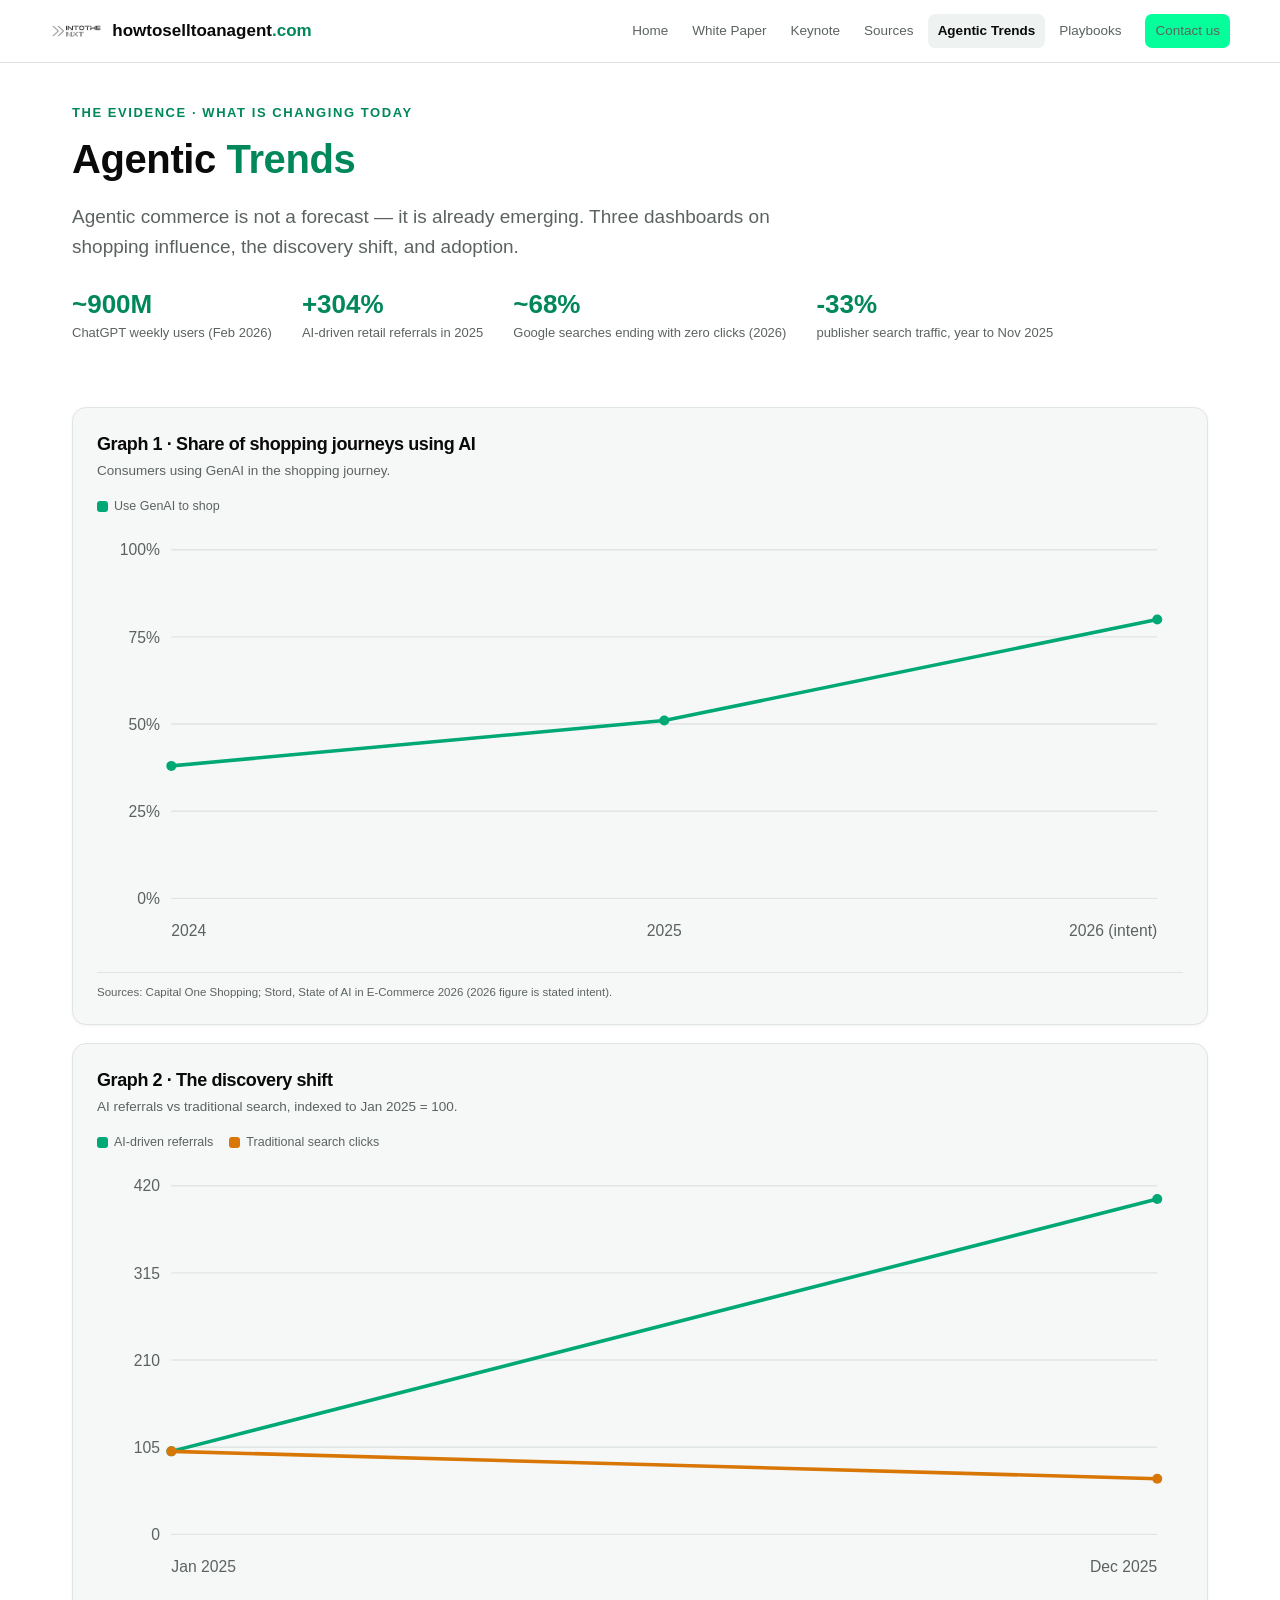
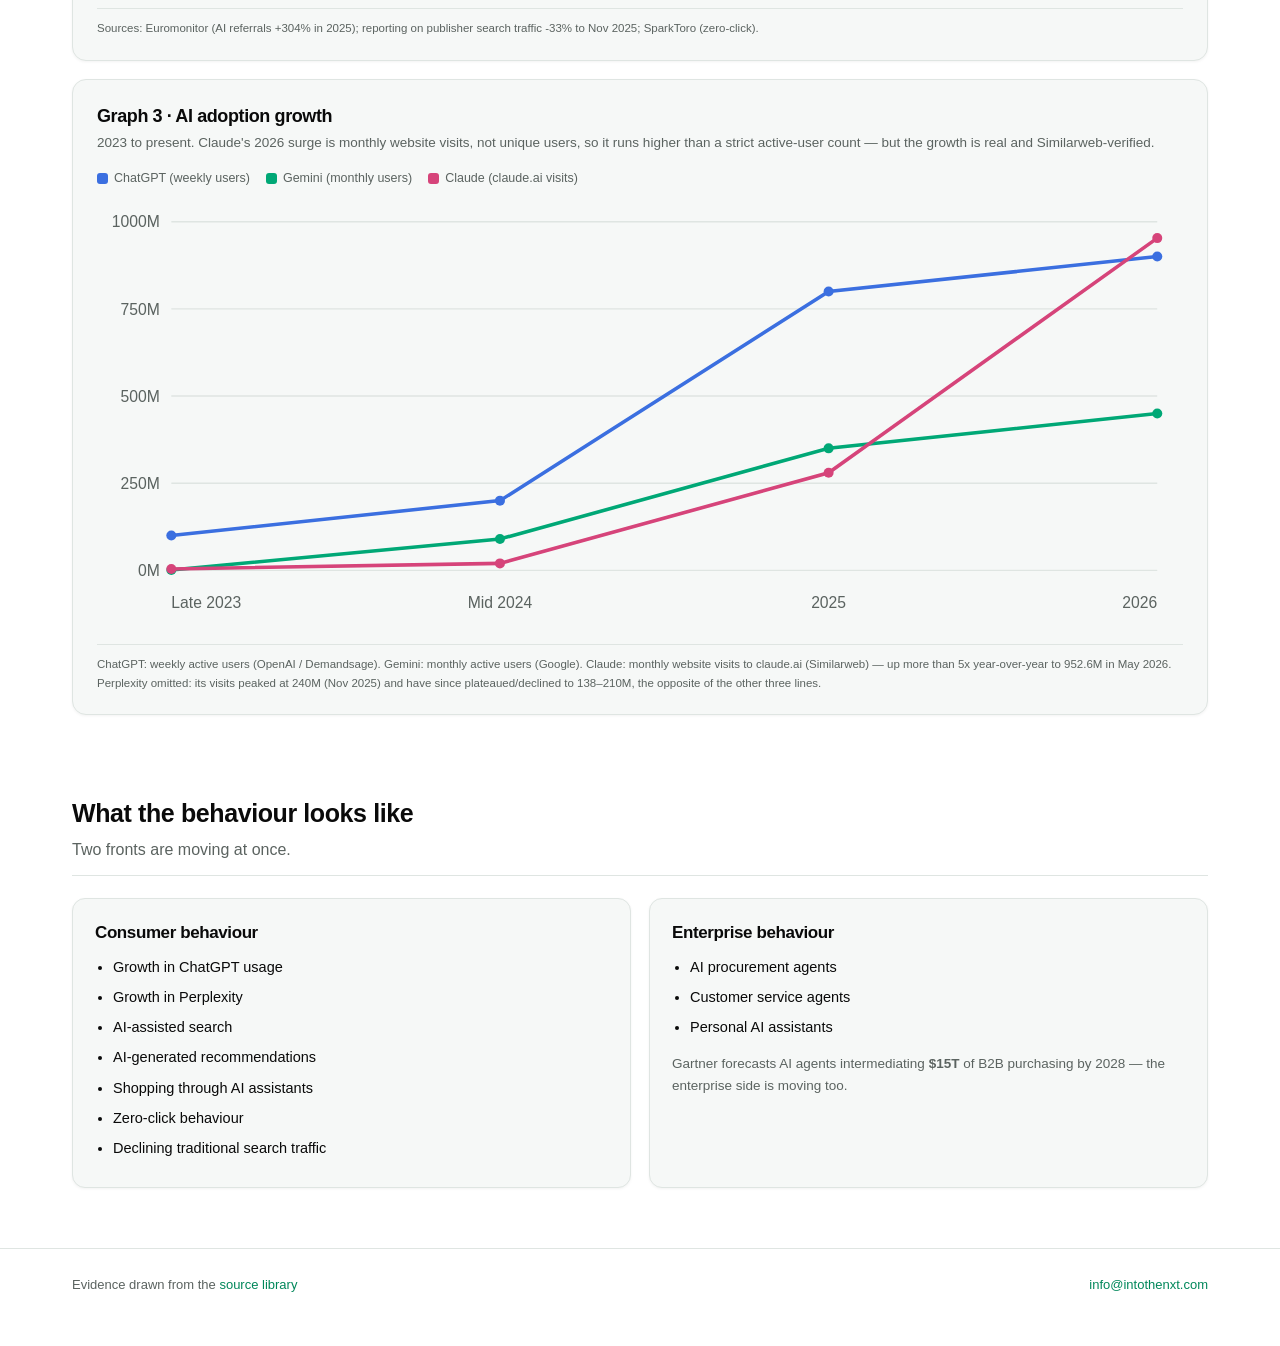
==== commit dd3976a9: "Agentic Trends: drop In motion (duplicates Sources page), fix adoption-growth chart with real Claude" ====
--- a/output/changing-today.html
+++ b/output/changing-today.html
@@ -44,10 +44,10 @@
 
     <div class="chartcard">
       <h3>Graph 3 &middot; AI adoption growth</h3>
-      <p class="sub">Active users, 2023 to present. Shows the exponential adoption curve.</p>
+      <p class="sub">2023 to present. Claude&#39;s 2026 surge is monthly website visits, not unique users, so it runs higher than a strict active-user count &mdash; but the growth is real and Similarweb-verified.</p>
       <div class="legend" id="lg1"></div>
       <div id="c1"></div>
-      <div class="src">ChatGPT figures are weekly active users; Gemini, Perplexity and Claude are monthly actives. Best-available public estimates &mdash; Sources: OpenAI / Demandsage, Google, market trackers (Similarweb, FatJoe).</div>
+      <div class="src">ChatGPT: weekly active users (OpenAI / Demandsage). Gemini: monthly active users (Google). Claude: monthly website visits to claude.ai (Similarweb) &mdash; up more than 5x year-over-year to 952.6M in May 2026. Perplexity omitted: its visits peaked at 240M (Nov 2025) and have since plateaued/declined to 138&ndash;210M, the opposite of the other three lines.</div>
     </div>
   </section>
 
@@ -77,16 +77,6 @@
       </div>
     </div>
   </section>
-
-  <section class="block">
-    <div class="sec-head"><h2>In motion</h2><p>Worth watching &mdash; commentary and demos from the field. We can&#39;t rehost LinkedIn/Substack video directly, so these link out to the source.</p></div>
-    <div class="clips">
-      <a class="clip" href="https://howardyu.substack.com/p/when-the-customer-stops-clicking" target="_blank" rel="noopener">&#9654; Howard Yu &mdash; &ldquo;Your Next Customer Is a Machine&rdquo; (video essay)</a>
-      <a class="clip" href="https://www.linkedin.com/posts/itsmrmetaverse_meta-and-zuck-are-officially-in-trouble-activity-7463158038196314112-zRbM/" target="_blank" rel="noopener">&#9654; Gemini ordering coffee &amp; managing a calendar by voice (LinkedIn)</a>
-      <a class="clip" href="https://www.linkedin.com/posts/professorbyronsharp_two-hbr-pieces-worth-reading-together-this-activity-7471260762557194241-TnF9" target="_blank" rel="noopener">&#9654; Byron Sharp on AI agents as a new distribution intermediary (LinkedIn)</a>
-      <a class="clip" href="https://www.linkedin.com/posts/magalifiechter_aileadership-consumergoods-aitransformation-activity-7469991842978394112-2O1e" target="_blank" rel="noopener">&#9654; &ldquo;My agent does it&rdquo; &mdash; the CPG existential-threat take (LinkedIn)</a>
-    </div>
-  </section>
 </div>
 
 <footer><div class="wrap"><div>Evidence drawn from the <a href="sources.html">source library</a></div><div><a href="mailto:info@intothenxt.com">info@intothenxt.com</a></div></div></footer>
@@ -102,7 +92,8 @@
   for(var g=0;g<=4;g++){var v=ym*g/4;var y=Y(v);
     svg+='<line class="grid" x1="'+pL+'" y1="'+y+'" x2="'+(W-pR)+'" y2="'+y+'"/>';
     svg+='<text x="'+(pL-8)+'" y="'+(y+4)+'" text-anchor="end">'+(cfg.fmt?cfg.fmt(v):v)+'</text>';}
-  for(var i=0;i<n;i++){svg+='<text x="'+X(i)+'" y="'+(H-12)+'" text-anchor="middle">'+cfg.labels[i]+'</text>';}
+  for(var i=0;i<n;i++){var anchor=i===0?"start":(i===n-1?"end":"middle");
+    svg+='<text x="'+X(i)+'" y="'+(H-12)+'" text-anchor="'+anchor+'">'+cfg.labels[i]+'</text>';}
   cfg.series.forEach(function(s){
     var pts=s.data.map(function(v,i){return X(i)+","+Y(v);}).join(" ");
     svg+='<polyline fill="none" stroke="'+s.color+'" stroke-width="2.5" points="'+pts+'"/>';
@@ -120,13 +111,12 @@
   series:[
     {name:"AI-driven referrals",color:COL.green,data:[100,404]},
     {name:"Traditional search clicks",color:COL.amber,data:[100,67]}]});
-lineChart("c1","lg1",{labels:["Late 2023","Mid 2024","2025","Early 2026"],yMax:1000,
+lineChart("c1","lg1",{labels:["Late 2023","Mid 2024","2025","2026"],yMax:1000,
   fmt:function(v){return v+"M";},
   series:[
-    {name:"ChatGPT",color:COL.blue,data:[100,200,800,900]},
-    {name:"Gemini",color:COL.green,data:[0,90,350,450]},
-    {name:"Perplexity",color:COL.amber,data:[5,10,22,30]},
-    {name:"Claude",color:COL.pink,data:[3,8,18,40]}]});
+    {name:"ChatGPT (weekly users)",color:COL.blue,data:[100,200,800,900]},
+    {name:"Gemini (monthly users)",color:COL.green,data:[1,90,350,450]},
+    {name:"Claude (claude.ai visits)",color:COL.pink,data:[4,20,280,953]}]});
 </script>
 </body>
 </html>
